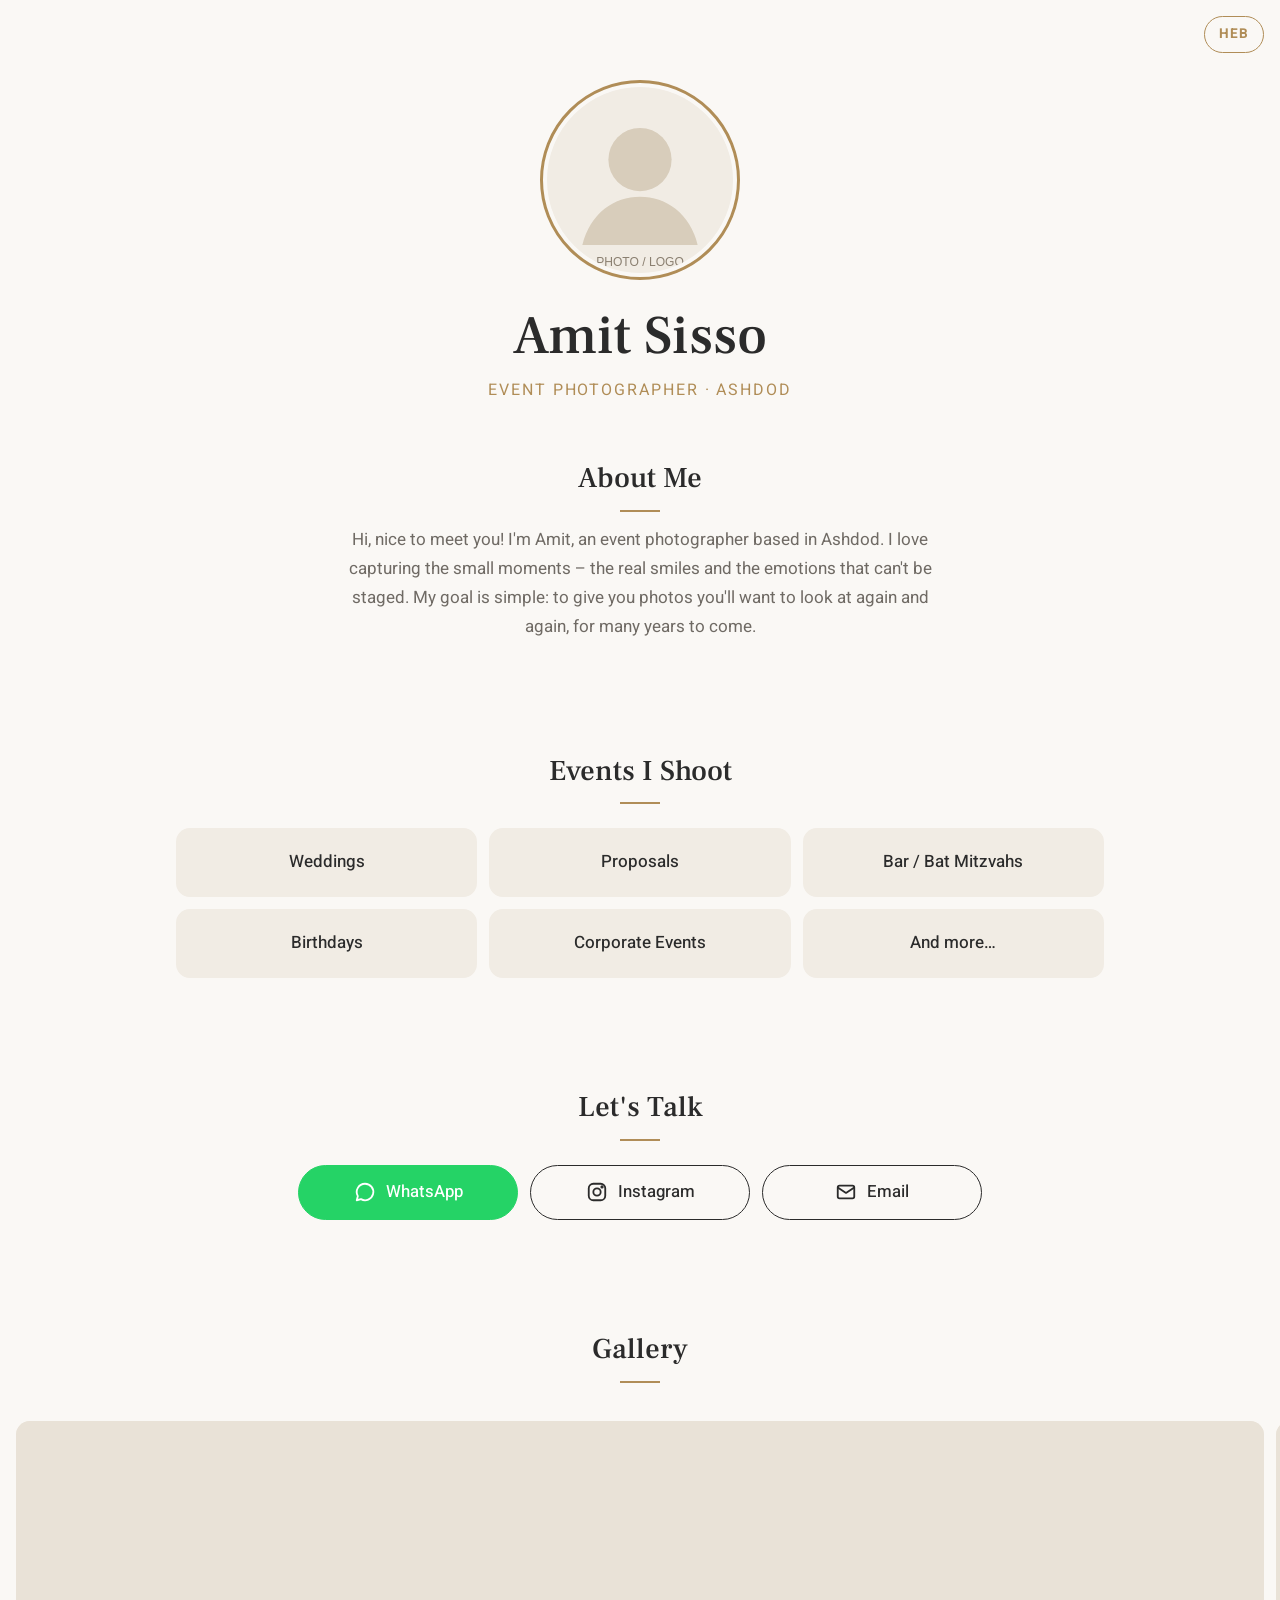
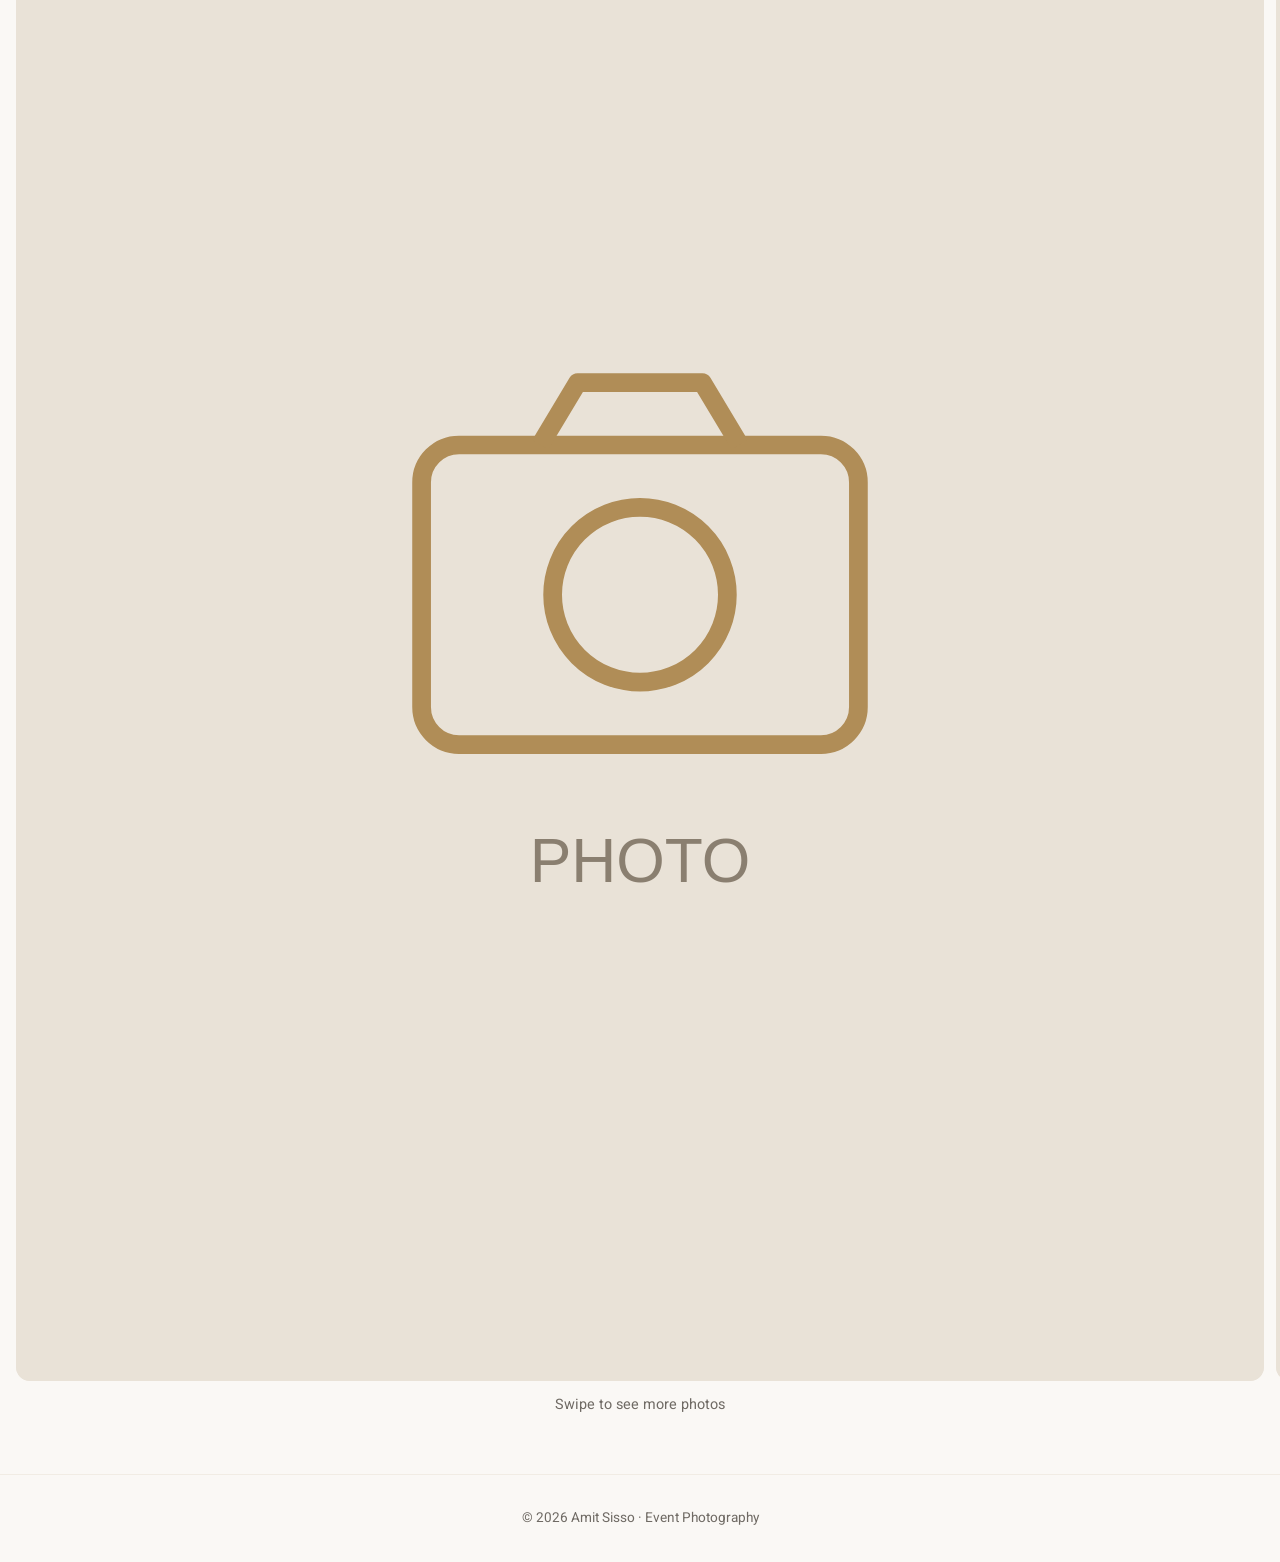
==== en/index.html @ fafa1d7e "Add WhatsApp contact number Co-Authored-By: Claude Opus 5.5 <noreply@anthropic.com>" ====
<!DOCTYPE html>
<!-- ENGLISH PAGE. The Hebrew page is ../index.html -->
<html lang="en" dir="ltr">
<head>
  <meta charset="UTF-8">
  <meta name="viewport" content="width=device-width, initial-scale=1">
  <title>Amit Sisso | Event Photography in Ashdod</title>
  <meta name="description" content="Amit Sisso – event photographer in Ashdod: weddings, proposals, bar & bat mitzvahs, birthdays and corporate events.">

  <!-- How the site looks when shared on WhatsApp / Instagram / Facebook -->
  <meta property="og:title" content="Amit Sisso | Event Photography">
  <meta property="og:description" content="Event photographer in Ashdod">
  <meta property="og:type" content="website">

  <link rel="alternate" hreflang="he" href="https://amitsisso1-ctrl.github.io/">
  <link rel="alternate" hreflang="en" href="https://amitsisso1-ctrl.github.io/en/">

  <!-- Fonts (support both Hebrew and English) -->
  <link rel="preconnect" href="https://fonts.googleapis.com">
  <link rel="preconnect" href="https://fonts.gstatic.com" crossorigin>
  <link href="https://fonts.googleapis.com/css2?family=Frank+Ruhl+Libre:wght@500&family=Heebo:wght@400;500;700&display=swap" rel="stylesheet">

  <link rel="stylesheet" href="../style.css">
</head>
<body>

  <!-- Language tab: goes back to the Hebrew page -->
  <a class="lang-switch" href="../index.html" aria-label="Switch to Hebrew">HEB</a>

  <!-- ===== 1. NAME + PHOTO/LOGO ===== -->
  <header class="hero">
    <!-- REPLACE: your photo or logo (same file as the Hebrew page).
         Example: src="../images/amit.jpg" -->
    <img class="profile" src="../images/profile-placeholder.svg" alt="Amit Sisso">
    <h1>Amit Sisso</h1>
    <p class="tagline">Event Photographer · Ashdod</p>
  </header>

  <main>

    <!-- ===== 2. ABOUT ME ===== -->
    <section class="about">
      <h2>About Me</h2>
      <!-- EDIT: change this text to your own words -->
      <p>
        Hi, nice to meet you! I'm Amit, an event photographer based in Ashdod.
        I love capturing the small moments – the real smiles and the emotions
        that can't be staged. My goal is simple: to give you photos you'll want
        to look at again and again, for many years to come.
      </p>
    </section>

    <!-- ===== 3. EVENTS ===== -->
    <section class="events">
      <h2>Events I Shoot</h2>
      <ul>
        <li>Weddings</li>
        <li>Proposals</li>
        <li>Bar / Bat Mitzvahs</li>
        <li>Birthdays</li>
        <li>Corporate Events</li>
        <li>And more…</li>
      </ul>
    </section>

    <!-- ===== 4. CONTACT ===== -->
    <section class="contact" id="contact">
      <h2>Let's Talk</h2>
      <div class="contact-buttons">

        <!-- WhatsApp: +972 54-783-3704 -->
        <a class="btn btn-whatsapp" href="https://wa.me/972547833704" target="_blank" rel="noopener">
          <svg viewBox="0 0 24 24" fill="none" stroke="currentColor" stroke-width="2" stroke-linejoin="round" aria-hidden="true"><path d="M12 3a9 9 0 0 0-7.8 13.5L3 21l4.6-1.2A9 9 0 1 0 12 3z"/></svg>
          WhatsApp
        </a>

        <a class="btn" href="https://www.instagram.com/amit__sisso/" target="_blank" rel="noopener">
          <svg viewBox="0 0 24 24" fill="none" stroke="currentColor" stroke-width="2" aria-hidden="true"><rect x="3" y="3" width="18" height="18" rx="5"/><circle cx="12" cy="12" r="4"/><circle cx="17.5" cy="6.5" r="0.8" fill="currentColor"/></svg>
          Instagram
        </a>

        <a class="btn" href="mailto:amitsisso1@gmail.com">
          <svg viewBox="0 0 24 24" fill="none" stroke="currentColor" stroke-width="2" stroke-linejoin="round" aria-hidden="true"><rect x="3" y="5" width="18" height="14" rx="2"/><path d="M3 7l9 6 9-6"/></svg>
          Email
        </a>

      </div>
    </section>

    <!-- ===== 5. PHOTO SLIDER ===== -->
    <section class="gallery">
      <h2>Gallery</h2>
      <!-- REPLACE: your photos (use the same photos as the Hebrew page).
           Change each src="../images/photo-placeholder.svg" to your photo,
           for example: src="../images/gallery/photo-01.jpg" -->
      <div class="slider">
        <img src="../images/photo-placeholder.svg" alt="Photo 1" loading="lazy">
        <img src="../images/photo-placeholder.svg" alt="Photo 2" loading="lazy">
        <img src="../images/photo-placeholder.svg" alt="Photo 3" loading="lazy">
        <img src="../images/photo-placeholder.svg" alt="Photo 4" loading="lazy">
        <img src="../images/photo-placeholder.svg" alt="Photo 5" loading="lazy">
        <img src="../images/photo-placeholder.svg" alt="Photo 6" loading="lazy">
        <img src="../images/photo-placeholder.svg" alt="Photo 7" loading="lazy">
        <img src="../images/photo-placeholder.svg" alt="Photo 8" loading="lazy">
        <img src="../images/photo-placeholder.svg" alt="Photo 9" loading="lazy">
        <img src="../images/photo-placeholder.svg" alt="Photo 10" loading="lazy">
      </div>
      <p class="swipe-hint">Swipe to see more photos</p>
    </section>

  </main>

  <footer>
    © 2026 Amit Sisso · Event Photography
  </footer>

</body>
</html>
---- style.css ----
/* ==========================================================
   Amit Sisso – Event Photography
   One design file shared by the Hebrew and English pages.
   ========================================================== */

/* ---- Colors & sizes (change them here, they update everywhere) ---- */
:root {
  --bg: #faf8f5;          /* soft off-white background */
  --bg-soft: #f1ece4;     /* slightly darker cards */
  --text: #2b2b2b;        /* main text */
  --muted: #6f6a64;       /* softer text */
  --gold: #b08d57;        /* accent color */
  --whatsapp: #25d366;
  --radius: 14px;
  --max: 960px;           /* max page width on big screens */
}

/* ---- Basics ---- */
* { box-sizing: border-box; }

html { scroll-behavior: smooth; }

body {
  margin: 0;
  background: var(--bg);
  color: var(--text);
  font-family: "Heebo", system-ui, sans-serif;
  font-size: 17px;
  line-height: 1.7;
}

img { max-width: 100%; display: block; }

h1, h2 {
  font-family: "Frank Ruhl Libre", Georgia, serif;
  font-weight: 500;
  line-height: 1.2;
  margin: 0 0 0.5em;
}

h2 {
  font-size: 1.8rem;
  text-align: center;
}

/* small gold line under section titles */
h2::after {
  content: "";
  display: block;
  width: 40px;
  height: 2px;
  background: var(--gold);
  margin: 0.5em auto 0;
}

section {
  padding: 56px 16px;
  max-width: var(--max);
  margin: 0 auto;
}

/* ---- Language tab (always top right) ---- */
.lang-switch {
  position: absolute;
  top: 16px;
  right: 16px;
  z-index: 10;
  padding: 6px 14px;
  border: 1px solid var(--gold);
  border-radius: 999px;
  color: var(--gold);
  font-size: 0.85rem;
  font-weight: 700;
  letter-spacing: 0.08em;
  text-decoration: none;
  background: var(--bg);
}

.lang-switch:hover,
.lang-switch:focus-visible {
  background: var(--gold);
  color: #fff;
}

/* ---- Hero: photo/logo + name ---- */
.hero {
  text-align: center;
  padding-top: 80px;
}

.hero .profile {
  width: 160px;
  height: 160px;
  border-radius: 50%;
  object-fit: cover;
  margin: 0 auto 24px;
  border: 3px solid var(--gold);
  padding: 4px;
  background: var(--bg);
}

.hero h1 {
  font-size: 2.6rem;
  margin-bottom: 0.15em;
}

.tagline {
  margin: 0;
  color: var(--gold);
  font-size: 1rem;
  letter-spacing: 0.12em;
  text-transform: uppercase;
}

/* ---- About ---- */
.about p {
  max-width: 620px;
  margin: 0 auto;
  text-align: center;
  color: var(--muted);
}

/* ---- Events I shoot ---- */
.events ul {
  list-style: none;
  padding: 0;
  margin: 24px 0 0;
  display: grid;
  grid-template-columns: repeat(2, 1fr);   /* 2 per row on phones */
  gap: 12px;
}

.events li {
  background: var(--bg-soft);
  border-radius: var(--radius);
  padding: 20px 12px;
  text-align: center;
  font-weight: 500;
}

/* ---- Contact buttons ---- */
.contact { text-align: center; }

.contact-buttons {
  display: flex;
  flex-direction: column;     /* one under the other on phones */
  gap: 12px;
  max-width: 360px;
  margin: 24px auto 0;
}

.btn {
  display: flex;
  align-items: center;
  justify-content: center;
  gap: 10px;
  min-height: 54px;           /* big and easy to tap */
  padding: 12px 20px;
  border-radius: 999px;
  font-size: 1.05rem;
  font-weight: 500;
  text-decoration: none;
  color: var(--text);
  border: 1px solid var(--text);
  transition: transform 0.15s, opacity 0.15s;
}

.btn:hover { transform: translateY(-2px); }

.btn svg { width: 22px; height: 22px; flex-shrink: 0; }

.btn-whatsapp {
  background: var(--whatsapp);
  border-color: var(--whatsapp);
  color: #fff;
}

/* ---- Photo slider ---- */
.gallery { max-width: none; padding-left: 0; padding-right: 0; }

.slider {
  display: flex;
  gap: 12px;
  overflow-x: auto;                 /* scroll sideways */
  scroll-snap-type: x mandatory;    /* stop neatly on each photo */
  padding: 24px 16px 12px;
  -webkit-overflow-scrolling: touch;
  scrollbar-width: thin;
  scrollbar-color: var(--gold) transparent;
}

.slider img {
  flex: 0 0 82%;                    /* phone: one big photo + a peek of the next */
  aspect-ratio: 4 / 5;
  object-fit: cover;
  border-radius: var(--radius);
  scroll-snap-align: center;
  background: var(--bg-soft);
}

.swipe-hint {
  text-align: center;
  color: var(--muted);
  font-size: 0.9rem;
  margin: 0;
}

/* ---- Footer ---- */
footer {
  text-align: center;
  padding: 32px 16px;
  color: var(--muted);
  font-size: 0.85rem;
  border-top: 1px solid var(--bg-soft);
}

/* ==========================================================
   Bigger screens (tablets & computers)
   ========================================================== */
@media (min-width: 700px) {
  .hero h1 { font-size: 3.4rem; }
  .hero .profile { width: 200px; height: 200px; }

  .events ul { grid-template-columns: repeat(3, 1fr); }

  .contact-buttons {
    flex-direction: row;
    max-width: none;
    justify-content: center;
  }
  .btn { flex: 0 1 220px; }

  .slider img { flex-basis: 340px; }
}
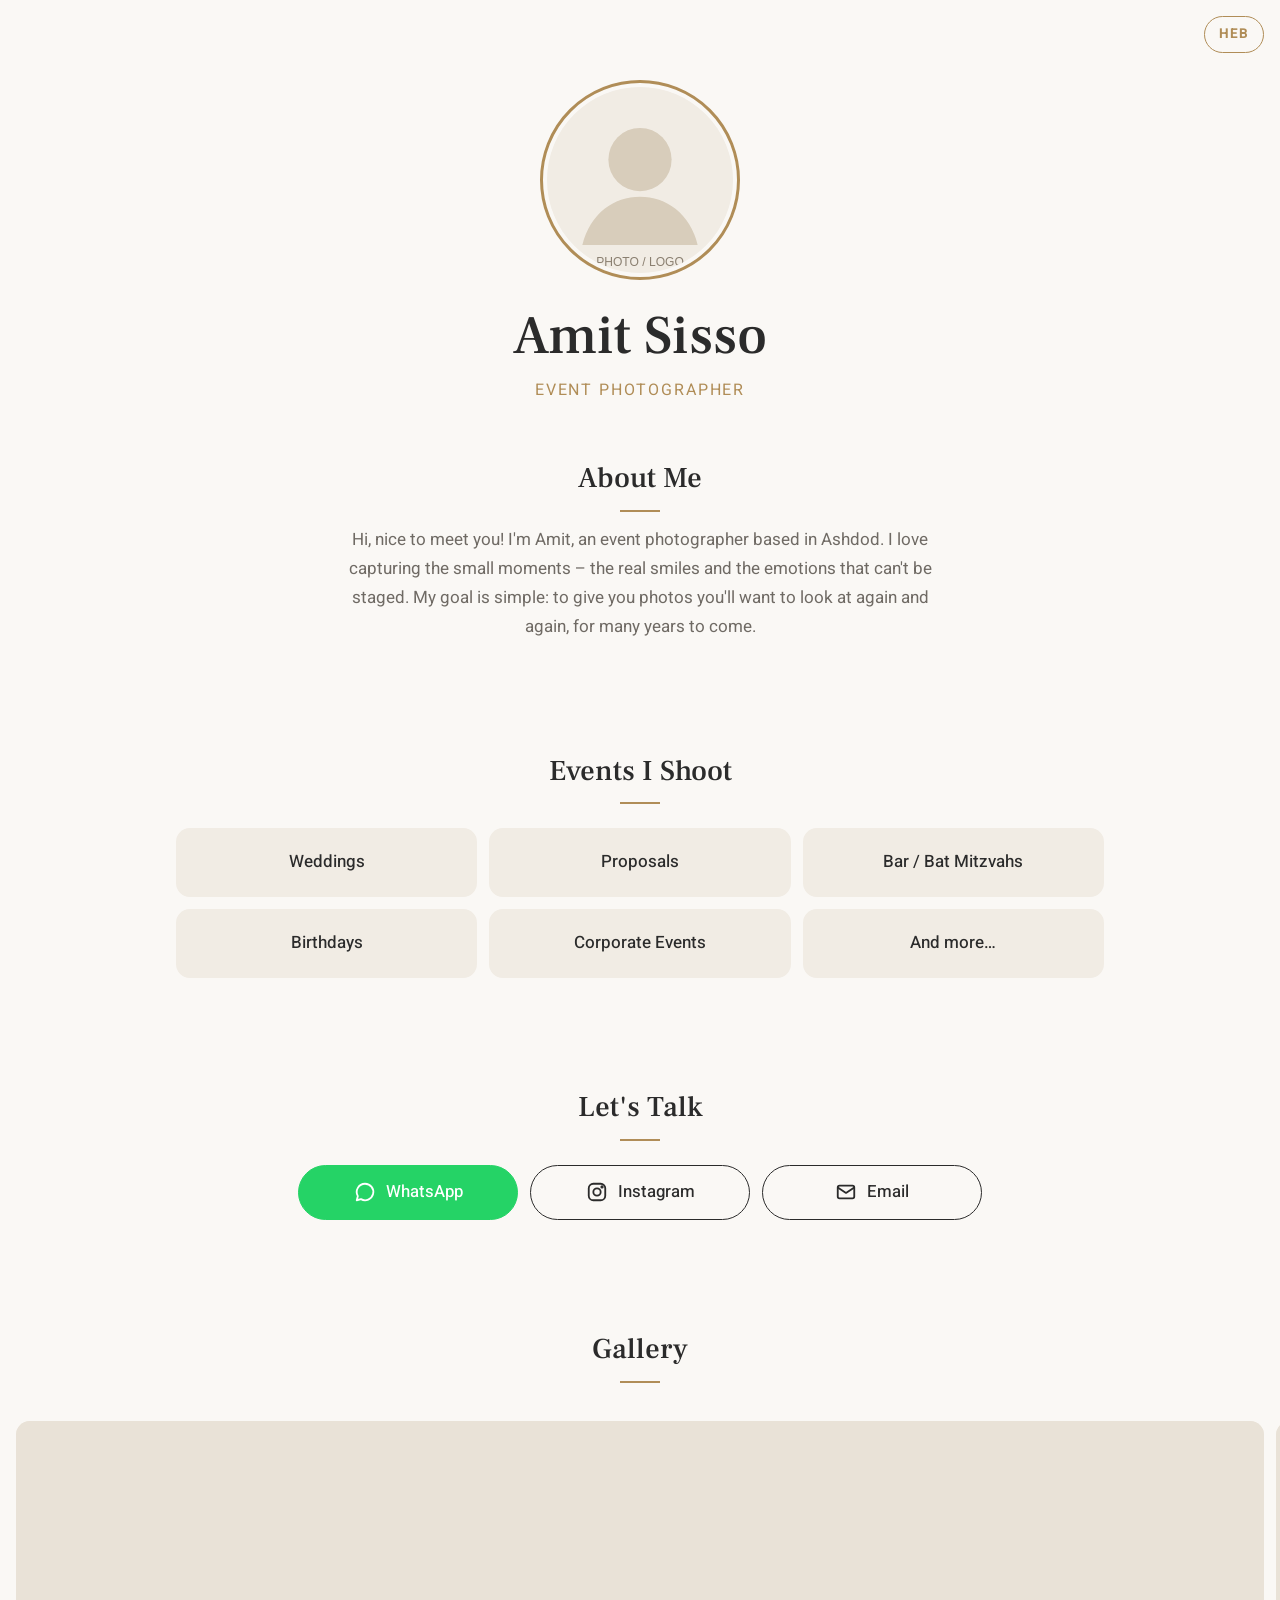
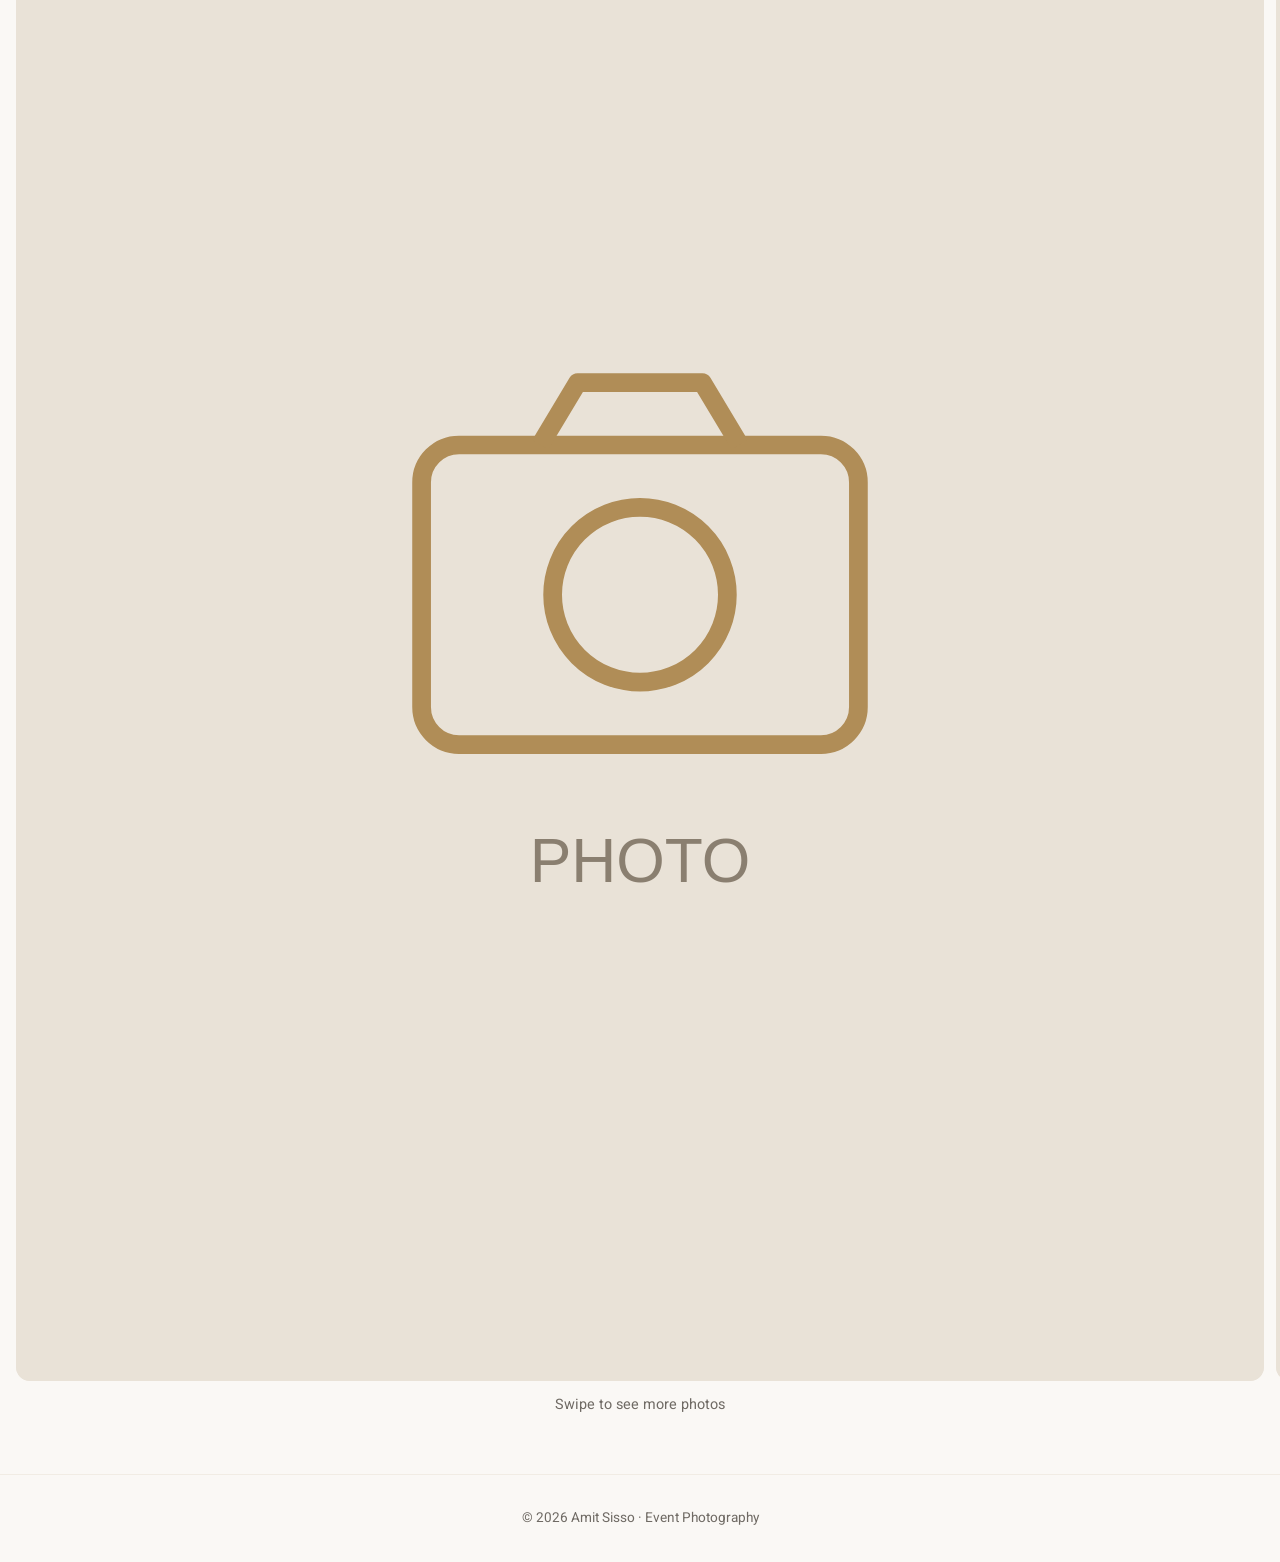
==== commit f256d665: "Remove Ashdod from tagline, show service across Israel Co-Authored-By: Claude Opus 5.5 <noreply@anth" ====
--- a/en/index.html
+++ b/en/index.html
@@ -4,12 +4,12 @@
 <head>
   <meta charset="UTF-8">
   <meta name="viewport" content="width=device-width, initial-scale=1">
-  <title>Amit Sisso | Event Photography in Ashdod</title>
-  <meta name="description" content="Amit Sisso – event photographer in Ashdod: weddings, proposals, bar & bat mitzvahs, birthdays and corporate events.">
+  <title>Amit Sisso | Event Photography</title>
+  <meta name="description" content="Amit Sisso – event photographer across Israel: weddings, proposals, bar & bat mitzvahs, birthdays and corporate events.">
 
   <!-- How the site looks when shared on WhatsApp / Instagram / Facebook -->
   <meta property="og:title" content="Amit Sisso | Event Photography">
-  <meta property="og:description" content="Event photographer in Ashdod">
+  <meta property="og:description" content="Event photographer across Israel">
   <meta property="og:type" content="website">
 
   <link rel="alternate" hreflang="he" href="https://amitsisso1-ctrl.github.io/">
@@ -33,7 +33,7 @@
          Example: src="../images/amit.jpg" -->
     <img class="profile" src="../images/profile-placeholder.svg" alt="Amit Sisso">
     <h1>Amit Sisso</h1>
-    <p class="tagline">Event Photographer · Ashdod</p>
+    <p class="tagline">Event Photographer</p>
   </header>
 
   <main>
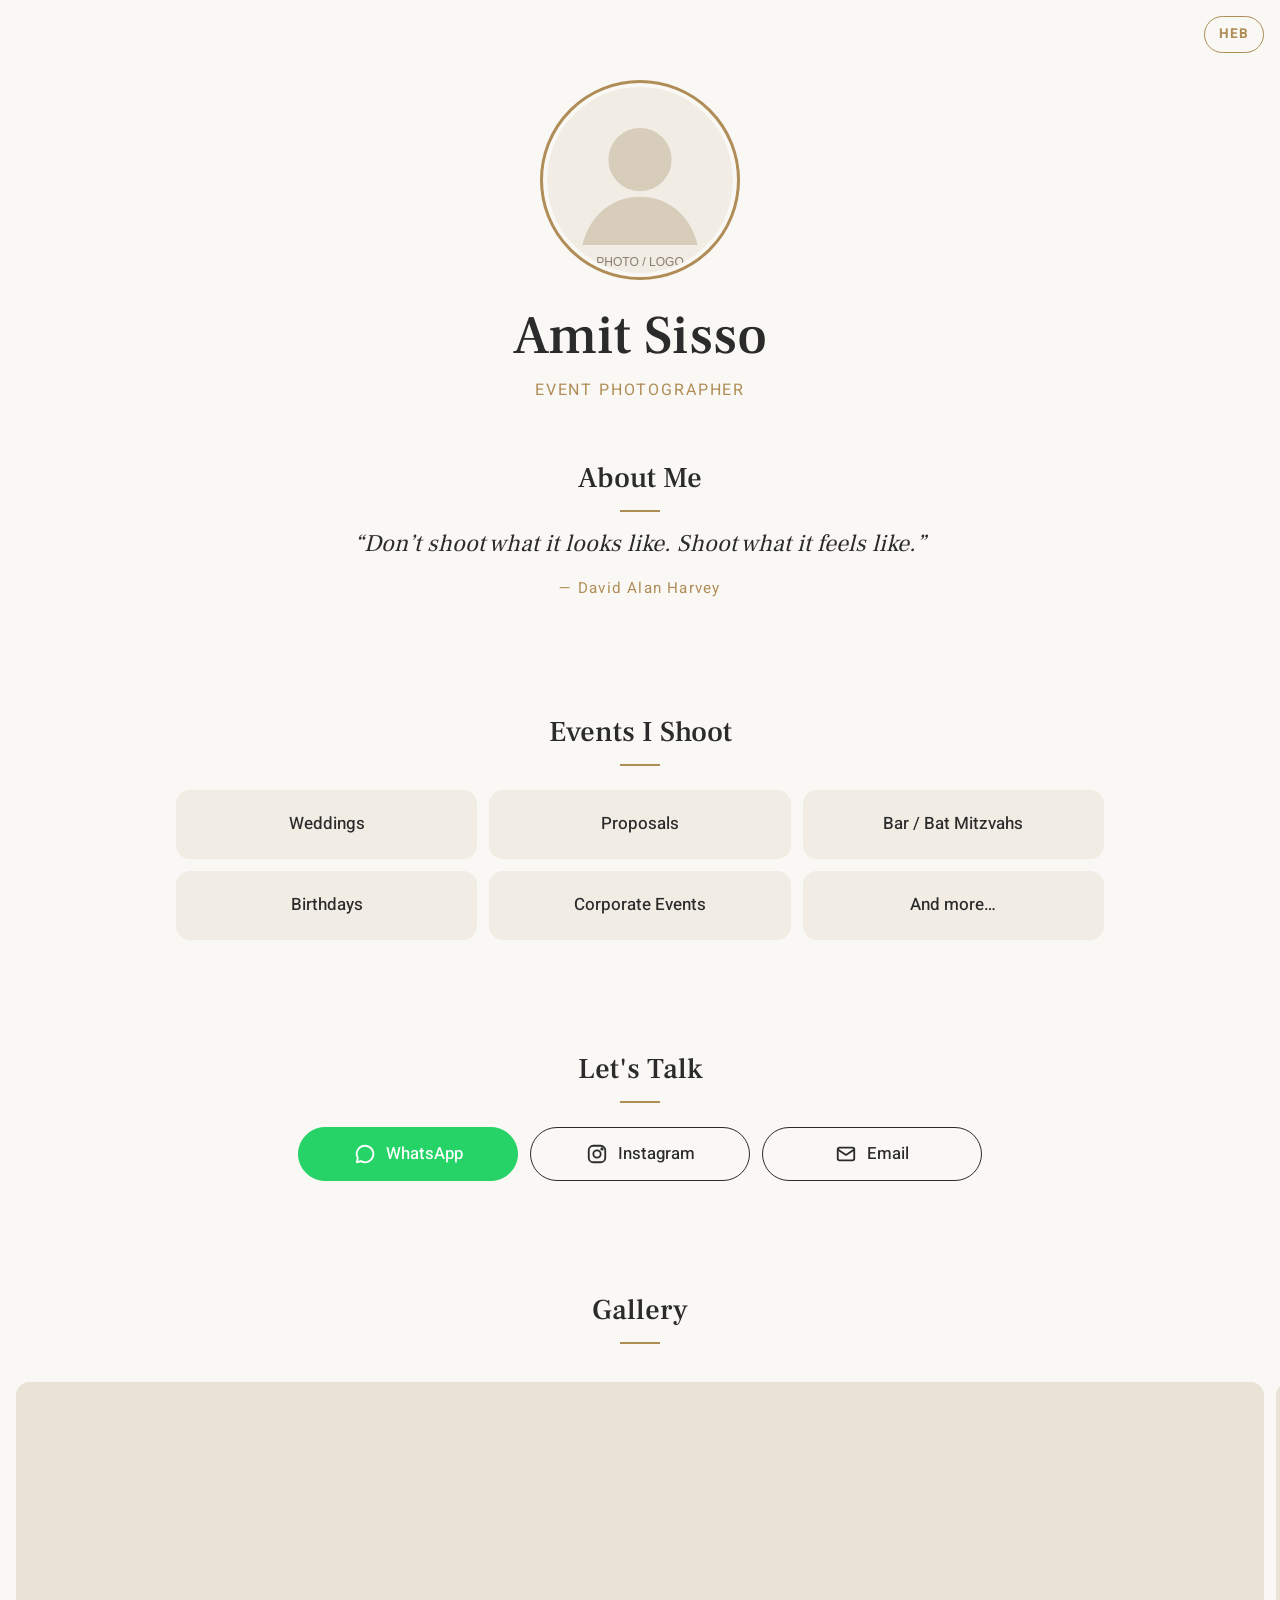
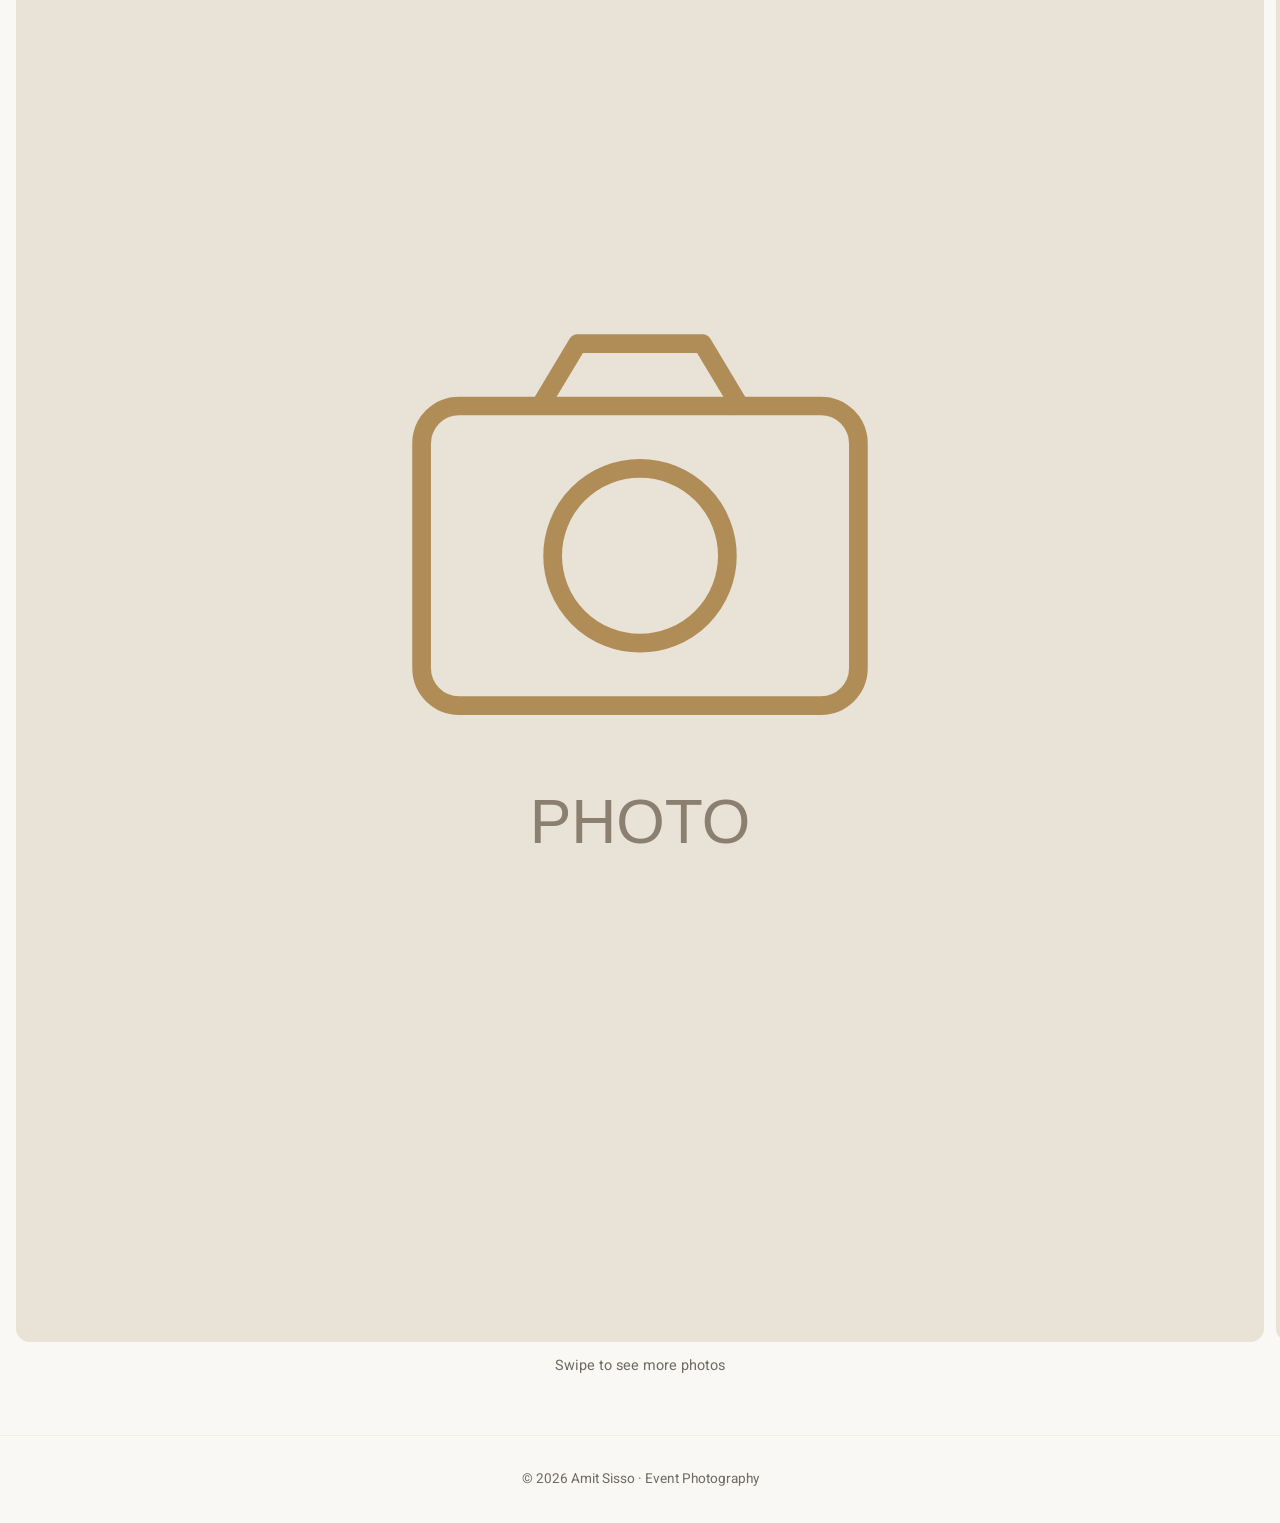
==== commit 1749a047: "Replace About me text with David Alan Harvey quote Co-Authored-By: Claude Opus 5.5 <noreply@anthropi" ====
--- a/en/index.html
+++ b/en/index.html
@@ -41,13 +41,10 @@
     <!-- ===== 2. ABOUT ME ===== -->
     <section class="about">
       <h2>About Me</h2>
-      <!-- EDIT: change this text to your own words -->
-      <p>
-        Hi, nice to meet you! I'm Amit, an event photographer based in Ashdod.
-        I love capturing the small moments – the real smiles and the emotions
-        that can't be staged. My goal is simple: to give you photos you'll want
-        to look at again and again, for many years to come.
-      </p>
+      <blockquote class="quote">
+        <p>“Don’t shoot what it looks like. Shoot what it feels like.”</p>
+        <cite>David Alan Harvey</cite>
+      </blockquote>
     </section>
 
     <!-- ===== 3. EVENTS ===== -->
--- a/style.css
+++ b/style.css
@@ -112,13 +112,29 @@
   text-transform: uppercase;
 }
 
-/* ---- About ---- */
-.about p {
+/* ---- About: quote ---- */
+.quote {
   max-width: 620px;
   margin: 0 auto;
   text-align: center;
-  color: var(--muted);
-}
+}
+
+.quote p {
+  margin: 0 0 12px;
+  font-family: "Frank Ruhl Libre", Georgia, serif;
+  font-size: 1.5rem;
+  font-style: italic;
+  line-height: 1.5;
+}
+
+.quote cite {
+  color: var(--gold);
+  font-style: normal;
+  font-size: 0.95rem;
+  letter-spacing: 0.08em;
+}
+
+.quote cite::before { content: "— "; }
 
 /* ---- Events I shoot ---- */
 .events ul {
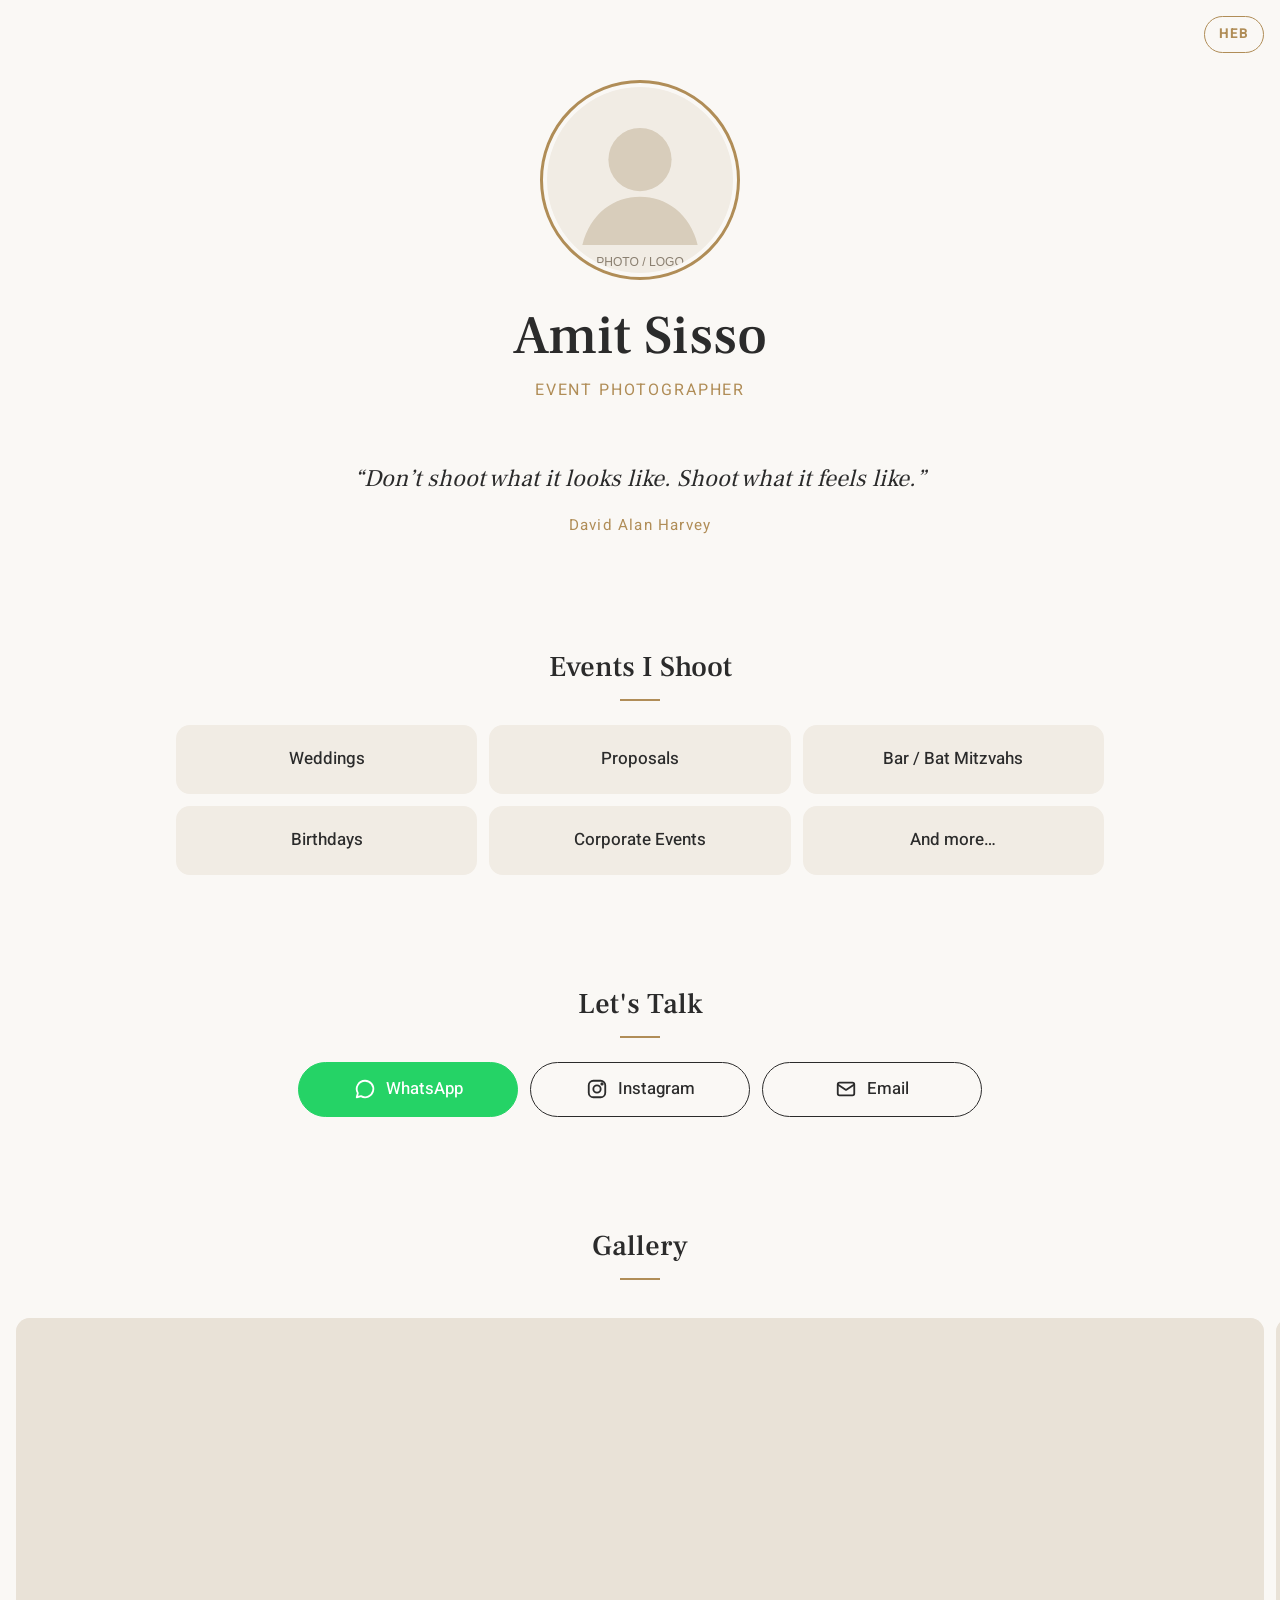
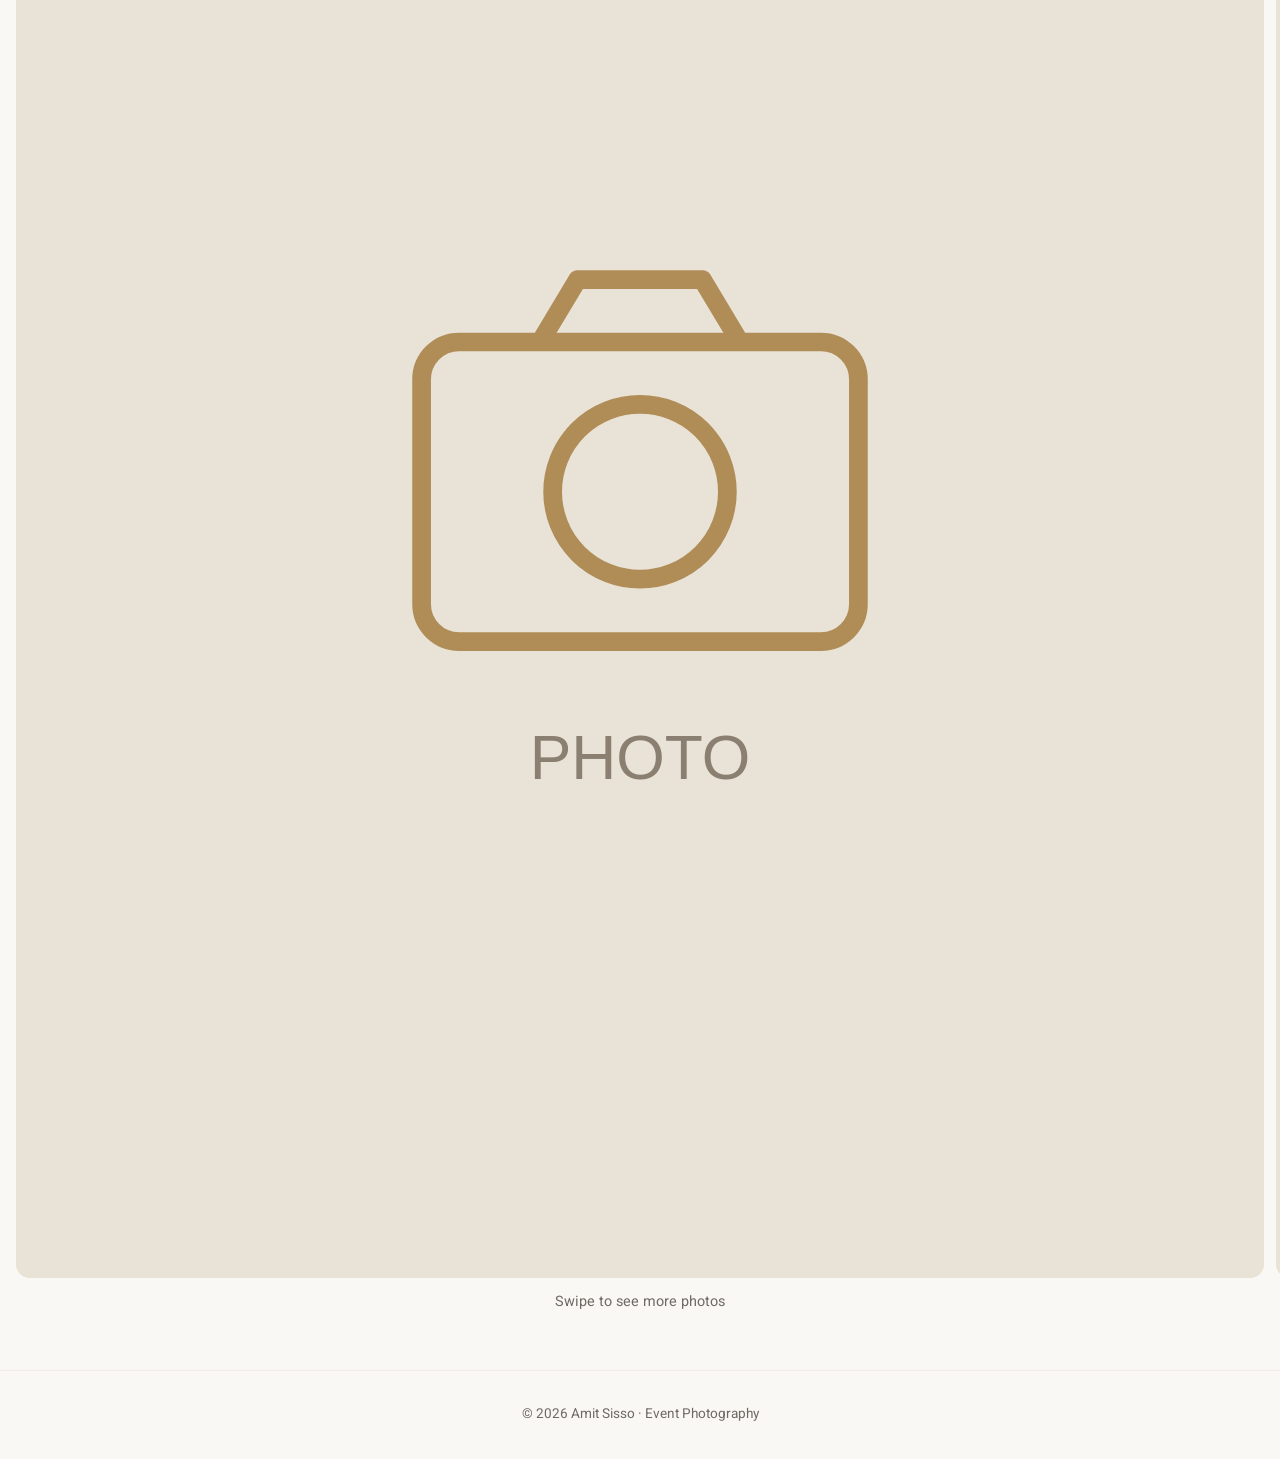
==== commit 8455e300: "Remove About me heading and center quote author Co-Authored-By: Claude Opus 5.5 <noreply@anthropic.c" ====
--- a/en/index.html
+++ b/en/index.html
@@ -38,9 +38,8 @@
 
   <main>
 
-    <!-- ===== 2. ABOUT ME ===== -->
+    <!-- ===== 2. QUOTE ===== -->
     <section class="about">
-      <h2>About Me</h2>
       <blockquote class="quote">
         <p>“Don’t shoot what it looks like. Shoot what it feels like.”</p>
         <cite>David Alan Harvey</cite>
--- a/style.css
+++ b/style.css
@@ -128,13 +128,14 @@
 }
 
 .quote cite {
+  display: block;          /* own line, centered under the quote */
+  text-align: center;
+  margin-top: 16px;
   color: var(--gold);
   font-style: normal;
   font-size: 0.95rem;
   letter-spacing: 0.08em;
 }
-
-.quote cite::before { content: "— "; }
 
 /* ---- Events I shoot ---- */
 .events ul {
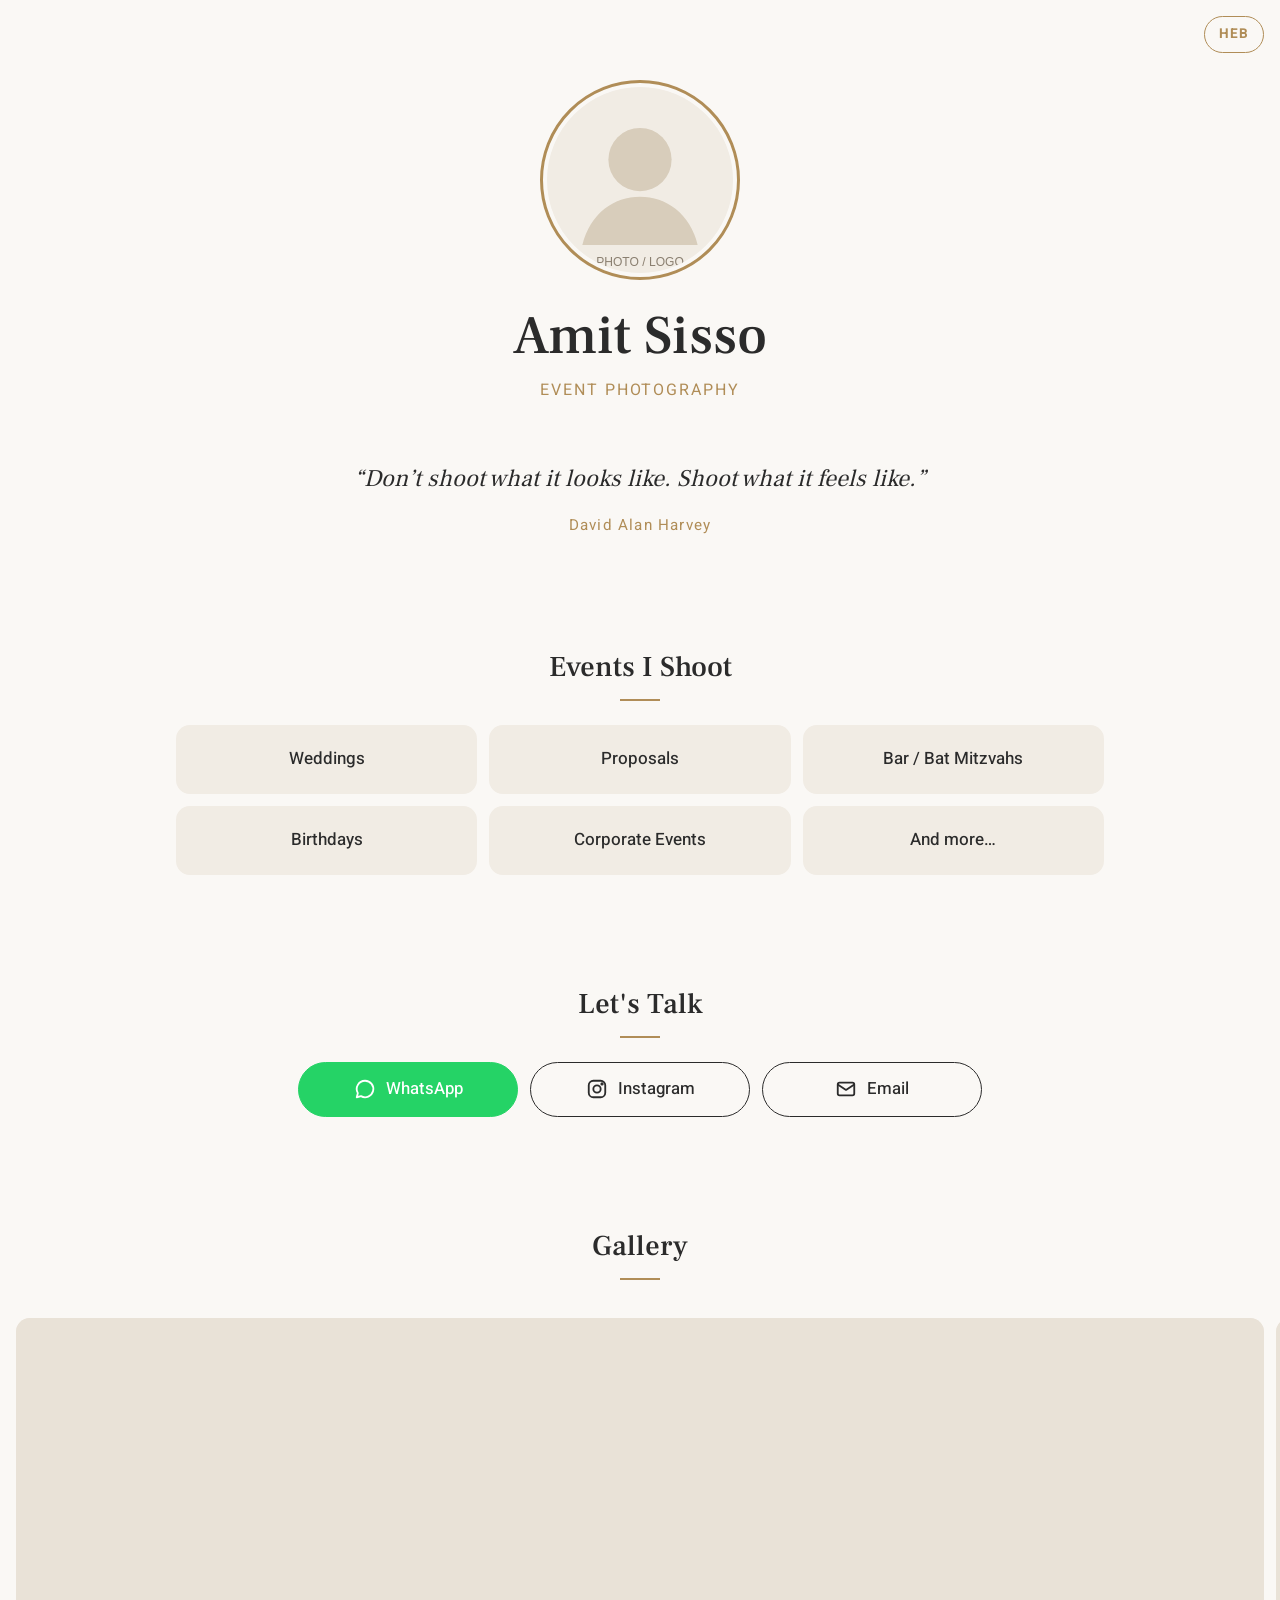
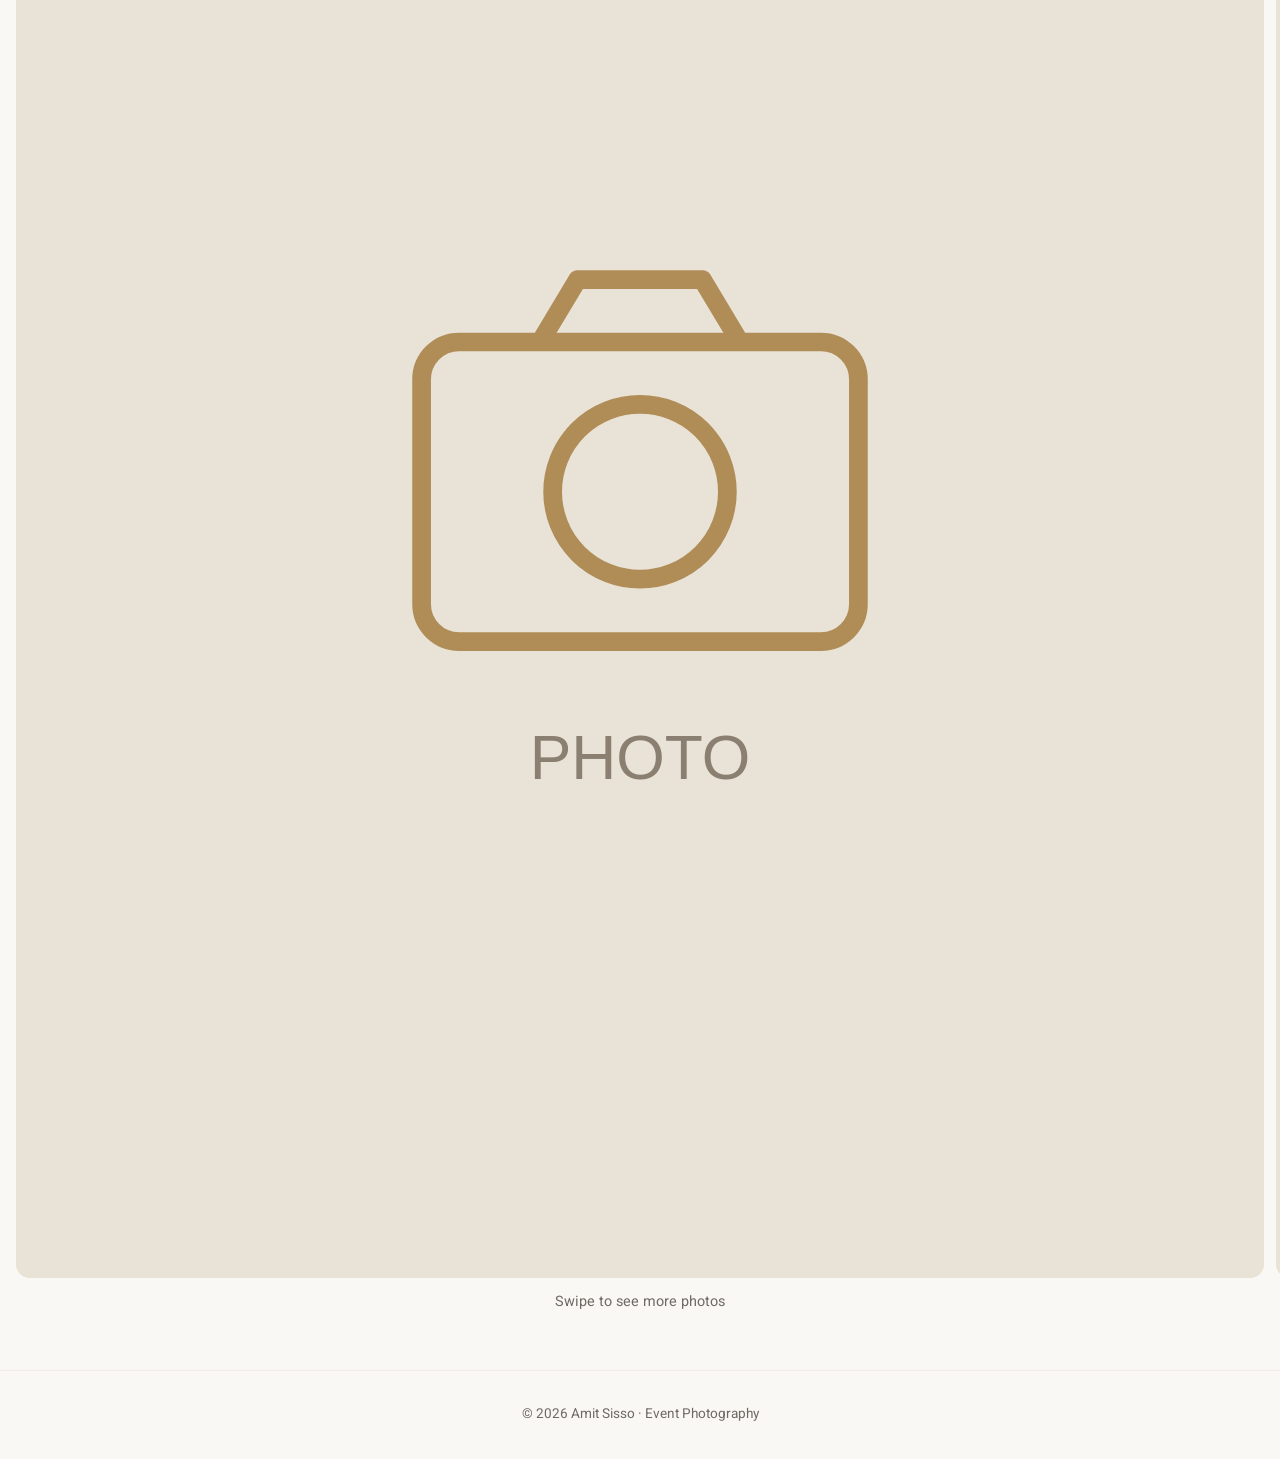
==== commit 74ac4a14: "Change English tagline to Event Photography Co-Authored-By: Claude Opus 5.5 <noreply@anthropic.com>" ====
--- a/en/index.html
+++ b/en/index.html
@@ -33,7 +33,7 @@
          Example: src="../images/amit.jpg" -->
     <img class="profile" src="../images/profile-placeholder.svg" alt="Amit Sisso">
     <h1>Amit Sisso</h1>
-    <p class="tagline">Event Photographer</p>
+    <p class="tagline">Event Photography</p>
   </header>
 
   <main>
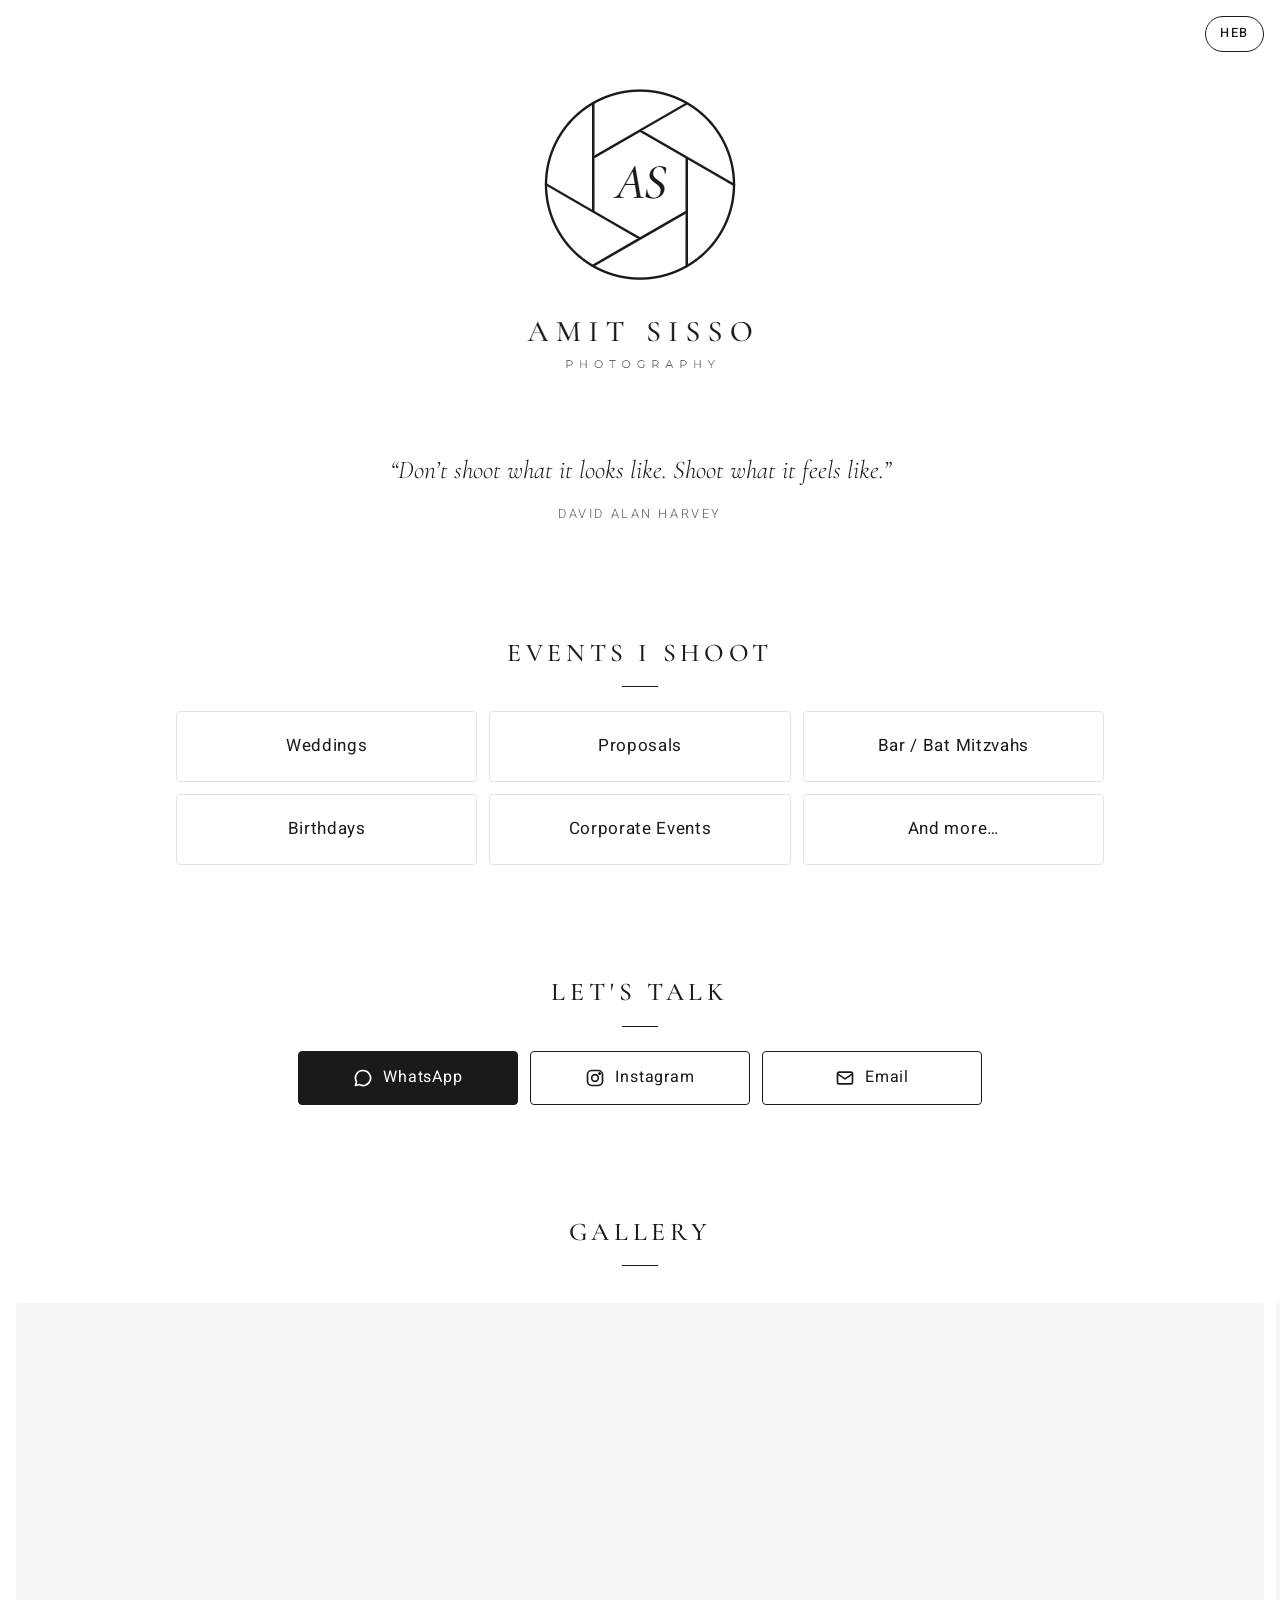
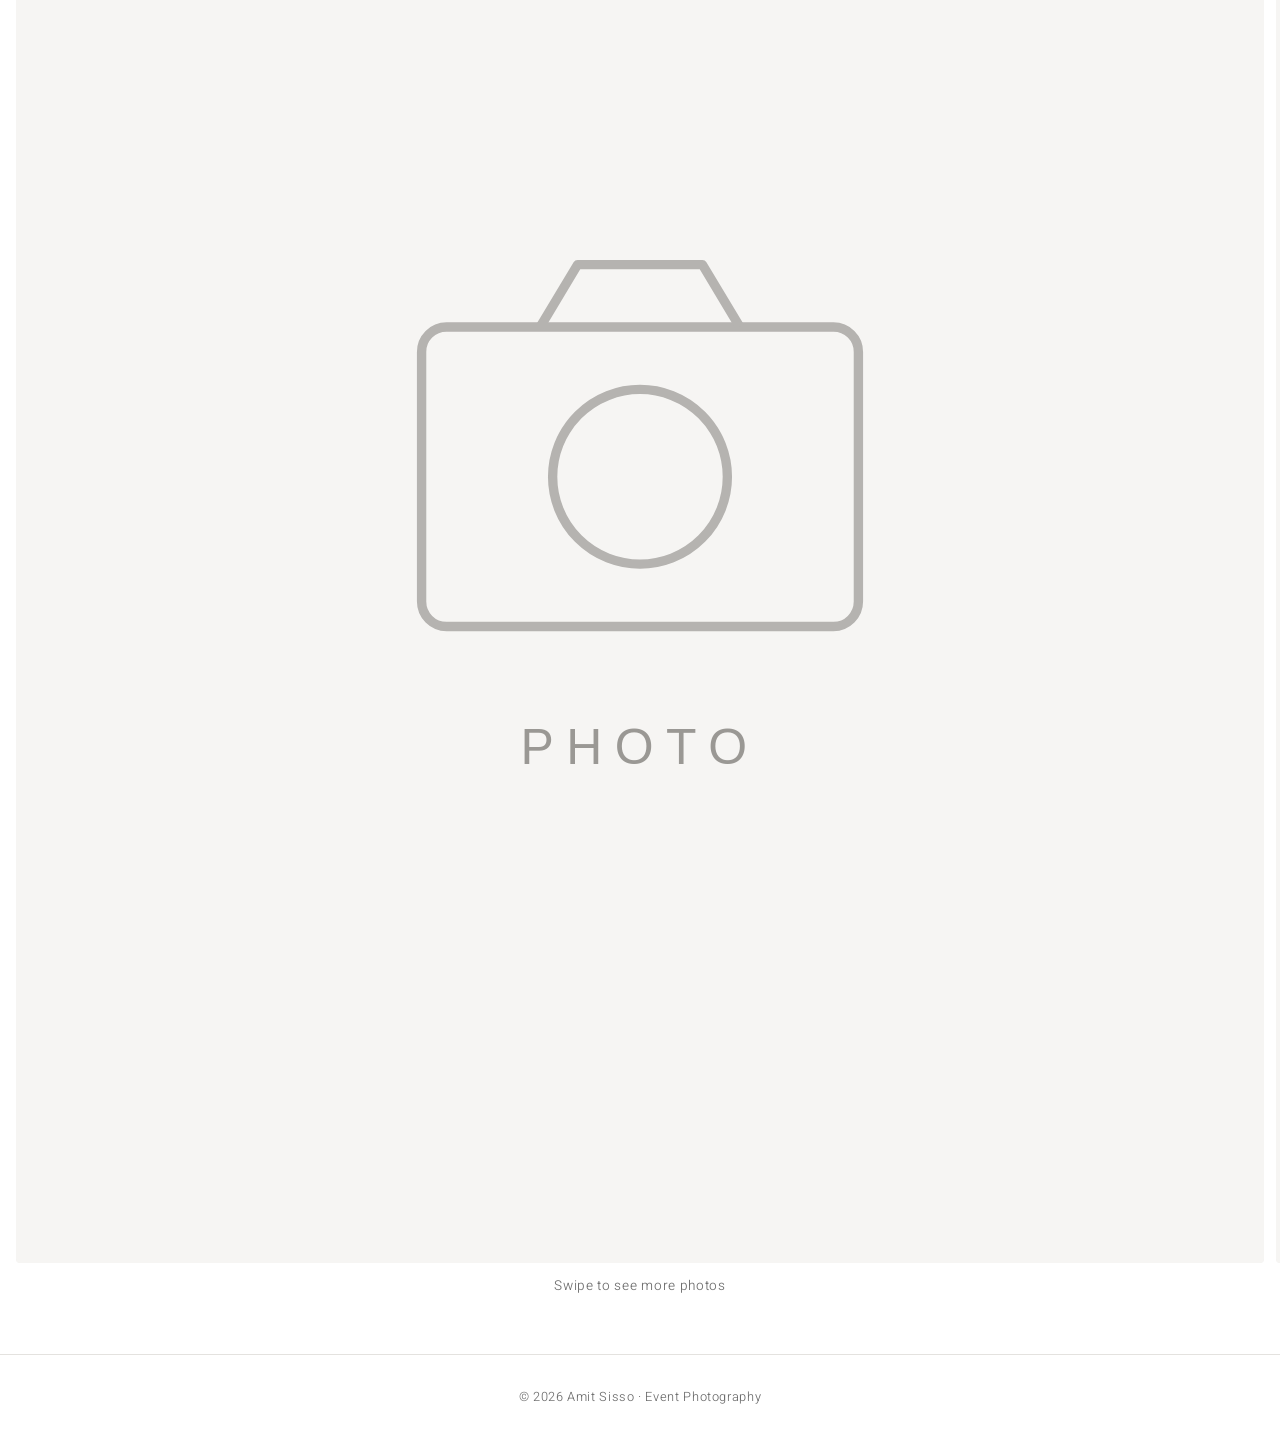
==== commit 5d5aa18a: "Add logo and black-and-white color scheme to match it Co-Authored-By: Claude Opus 5.5 <noreply@anthr" ====
--- a/en/index.html
+++ b/en/index.html
@@ -18,7 +18,7 @@
   <!-- Fonts (support both Hebrew and English) -->
   <link rel="preconnect" href="https://fonts.googleapis.com">
   <link rel="preconnect" href="https://fonts.gstatic.com" crossorigin>
-  <link href="https://fonts.googleapis.com/css2?family=Frank+Ruhl+Libre:wght@500&family=Heebo:wght@400;500;700&display=swap" rel="stylesheet">
+  <link href="https://fonts.googleapis.com/css2?family=Cormorant+Garamond:ital,wght@0,500;1,500&family=Frank+Ruhl+Libre:wght@400;500&family=Heebo:wght@300;400;500&display=swap" rel="stylesheet">
 
   <link rel="stylesheet" href="../style.css">
 </head>
@@ -29,11 +29,10 @@
 
   <!-- ===== 1. NAME + PHOTO/LOGO ===== -->
   <header class="hero">
-    <!-- REPLACE: your photo or logo (same file as the Hebrew page).
-         Example: src="../images/amit.jpg" -->
-    <img class="profile" src="../images/profile-placeholder.svg" alt="Amit Sisso">
-    <h1>Amit Sisso</h1>
-    <p class="tagline">Event Photography</p>
+    <!-- Logo (includes the name and "Photography") -->
+    <h1>
+      <img class="logo" src="../images/logo.png" alt="Amit Sisso – Event Photography" width="260" height="315">
+    </h1>
   </header>
 
   <main>
--- a/style.css
+++ b/style.css
@@ -1,18 +1,19 @@
 /* ==========================================================
    Amit Sisso – Event Photography
    One design file shared by the Hebrew and English pages.
+   Colors match the logo: black & white, thin lines.
    ========================================================== */
 
 /* ---- Colors & sizes (change them here, they update everywhere) ---- */
 :root {
-  --bg: #faf8f5;          /* soft off-white background */
-  --bg-soft: #f1ece4;     /* slightly darker cards */
-  --text: #2b2b2b;        /* main text */
-  --muted: #6f6a64;       /* softer text */
-  --gold: #b08d57;        /* accent color */
-  --whatsapp: #25d366;
-  --radius: 14px;
+  --bg: #ffffff;          /* white – same as the logo background */
+  --bg-soft: #f6f5f3;     /* very light warm gray (cards, photo boxes) */
+  --text: #1a1a1a;        /* near-black, like the logo lines */
+  --muted: #6e6e6e;       /* soft gray text */
+  --line: #e4e2df;        /* thin divider lines */
+  --radius: 4px;          /* small corners = cleaner, more professional */
   --max: 960px;           /* max page width on big screens */
+  --serif: "Cormorant Garamond", "Frank Ruhl Libre", Georgia, serif;
 }
 
 /* ---- Basics ---- */
@@ -25,6 +26,7 @@
   background: var(--bg);
   color: var(--text);
   font-family: "Heebo", system-ui, sans-serif;
+  font-weight: 300;
   font-size: 17px;
   line-height: 1.7;
 }
@@ -32,25 +34,32 @@
 img { max-width: 100%; display: block; }
 
 h1, h2 {
-  font-family: "Frank Ruhl Libre", Georgia, serif;
+  font-family: var(--serif);
   font-weight: 500;
   line-height: 1.2;
   margin: 0 0 0.5em;
 }
 
+/* Section titles: spaced letters, like "AMIT SISSO" in the logo */
 h2 {
-  font-size: 1.8rem;
-  text-align: center;
-}
-
-/* small gold line under section titles */
+  font-size: 1.6rem;
+  text-align: center;
+  letter-spacing: 0.18em;
+  text-transform: uppercase;
+}
+
+/* Hebrew letters look broken when spaced wide, so less spacing */
+h2:lang(he),
+.quote:lang(he) cite { letter-spacing: 0.04em; }
+
+/* thin black line under section titles */
 h2::after {
   content: "";
   display: block;
-  width: 40px;
-  height: 2px;
-  background: var(--gold);
-  margin: 0.5em auto 0;
+  width: 36px;
+  height: 1px;
+  background: var(--text);
+  margin: 0.7em auto 0;
 }
 
 section {
@@ -66,53 +75,38 @@
   right: 16px;
   z-index: 10;
   padding: 6px 14px;
-  border: 1px solid var(--gold);
+  border: 1px solid var(--text);
   border-radius: 999px;
-  color: var(--gold);
-  font-size: 0.85rem;
-  font-weight: 700;
-  letter-spacing: 0.08em;
+  color: var(--text);
+  font-size: 0.8rem;
+  font-weight: 500;
+  letter-spacing: 0.12em;
   text-decoration: none;
   background: var(--bg);
+  transition: background 0.2s, color 0.2s;
 }
 
 .lang-switch:hover,
 .lang-switch:focus-visible {
-  background: var(--gold);
-  color: #fff;
-}
-
-/* ---- Hero: photo/logo + name ---- */
+  background: var(--text);
+  color: var(--bg);
+}
+
+/* ---- Hero: logo ---- */
 .hero {
   text-align: center;
-  padding-top: 80px;
-}
-
-.hero .profile {
-  width: 160px;
-  height: 160px;
-  border-radius: 50%;
-  object-fit: cover;
-  margin: 0 auto 24px;
-  border: 3px solid var(--gold);
-  padding: 4px;
-  background: var(--bg);
-}
-
-.hero h1 {
-  font-size: 2.6rem;
-  margin-bottom: 0.15em;
-}
-
-.tagline {
-  margin: 0;
-  color: var(--gold);
-  font-size: 1rem;
-  letter-spacing: 0.12em;
-  text-transform: uppercase;
-}
-
-/* ---- About: quote ---- */
+  padding: 72px 16px 8px;
+}
+
+.hero h1 { margin: 0; }
+
+.logo {
+  width: 220px;
+  height: auto;
+  margin: 0 auto;
+}
+
+/* ---- Quote ---- */
 .quote {
   max-width: 620px;
   margin: 0 auto;
@@ -121,20 +115,27 @@
 
 .quote p {
   margin: 0 0 12px;
-  font-family: "Frank Ruhl Libre", Georgia, serif;
-  font-size: 1.5rem;
+  font-family: var(--serif);
+  font-size: 1.6rem;
   font-style: italic;
-  line-height: 1.5;
+  line-height: 1.45;
+}
+
+/* Hebrew has no real italic, so keep it upright */
+.quote:lang(he) p {
+  font-style: normal;
+  font-size: 1.45rem;
 }
 
 .quote cite {
   display: block;          /* own line, centered under the quote */
   text-align: center;
   margin-top: 16px;
-  color: var(--gold);
+  color: var(--muted);
   font-style: normal;
-  font-size: 0.95rem;
-  letter-spacing: 0.08em;
+  font-size: 0.8rem;
+  letter-spacing: 0.2em;
+  text-transform: uppercase;
 }
 
 /* ---- Events I shoot ---- */
@@ -148,11 +149,12 @@
 }
 
 .events li {
-  background: var(--bg-soft);
+  border: 1px solid var(--line);
   border-radius: var(--radius);
   padding: 20px 12px;
   text-align: center;
-  font-weight: 500;
+  font-weight: 400;
+  letter-spacing: 0.04em;
 }
 
 /* ---- Contact buttons ---- */
@@ -173,23 +175,34 @@
   gap: 10px;
   min-height: 54px;           /* big and easy to tap */
   padding: 12px 20px;
-  border-radius: 999px;
-  font-size: 1.05rem;
-  font-weight: 500;
+  border-radius: var(--radius);
+  font-size: 1rem;
+  font-weight: 400;
+  letter-spacing: 0.06em;
   text-decoration: none;
   color: var(--text);
   border: 1px solid var(--text);
-  transition: transform 0.15s, opacity 0.15s;
-}
-
-.btn:hover { transform: translateY(-2px); }
-
-.btn svg { width: 22px; height: 22px; flex-shrink: 0; }
-
+  background: var(--bg);
+  transition: background 0.2s, color 0.2s;
+}
+
+.btn:hover,
+.btn:focus-visible {
+  background: var(--text);
+  color: var(--bg);
+}
+
+.btn svg { width: 20px; height: 20px; flex-shrink: 0; }
+
+/* WhatsApp = main button: solid black */
 .btn-whatsapp {
-  background: var(--whatsapp);
-  border-color: var(--whatsapp);
-  color: #fff;
+  background: var(--text);
+  color: var(--bg);
+}
+
+.btn-whatsapp:hover,
+.btn-whatsapp:focus-visible {
+  background: #3a3a3a;
 }
 
 /* ---- Photo slider ---- */
@@ -203,7 +216,7 @@
   padding: 24px 16px 12px;
   -webkit-overflow-scrolling: touch;
   scrollbar-width: thin;
-  scrollbar-color: var(--gold) transparent;
+  scrollbar-color: var(--muted) transparent;
 }
 
 .slider img {
@@ -218,7 +231,8 @@
 .swipe-hint {
   text-align: center;
   color: var(--muted);
-  font-size: 0.9rem;
+  font-size: 0.85rem;
+  letter-spacing: 0.05em;
   margin: 0;
 }
 
@@ -227,16 +241,16 @@
   text-align: center;
   padding: 32px 16px;
   color: var(--muted);
-  font-size: 0.85rem;
-  border-top: 1px solid var(--bg-soft);
+  font-size: 0.8rem;
+  letter-spacing: 0.05em;
+  border-top: 1px solid var(--line);
 }
 
 /* ==========================================================
    Bigger screens (tablets & computers)
    ========================================================== */
 @media (min-width: 700px) {
-  .hero h1 { font-size: 3.4rem; }
-  .hero .profile { width: 200px; height: 200px; }
+  .logo { width: 260px; }
 
   .events ul { grid-template-columns: repeat(3, 1fr); }
 
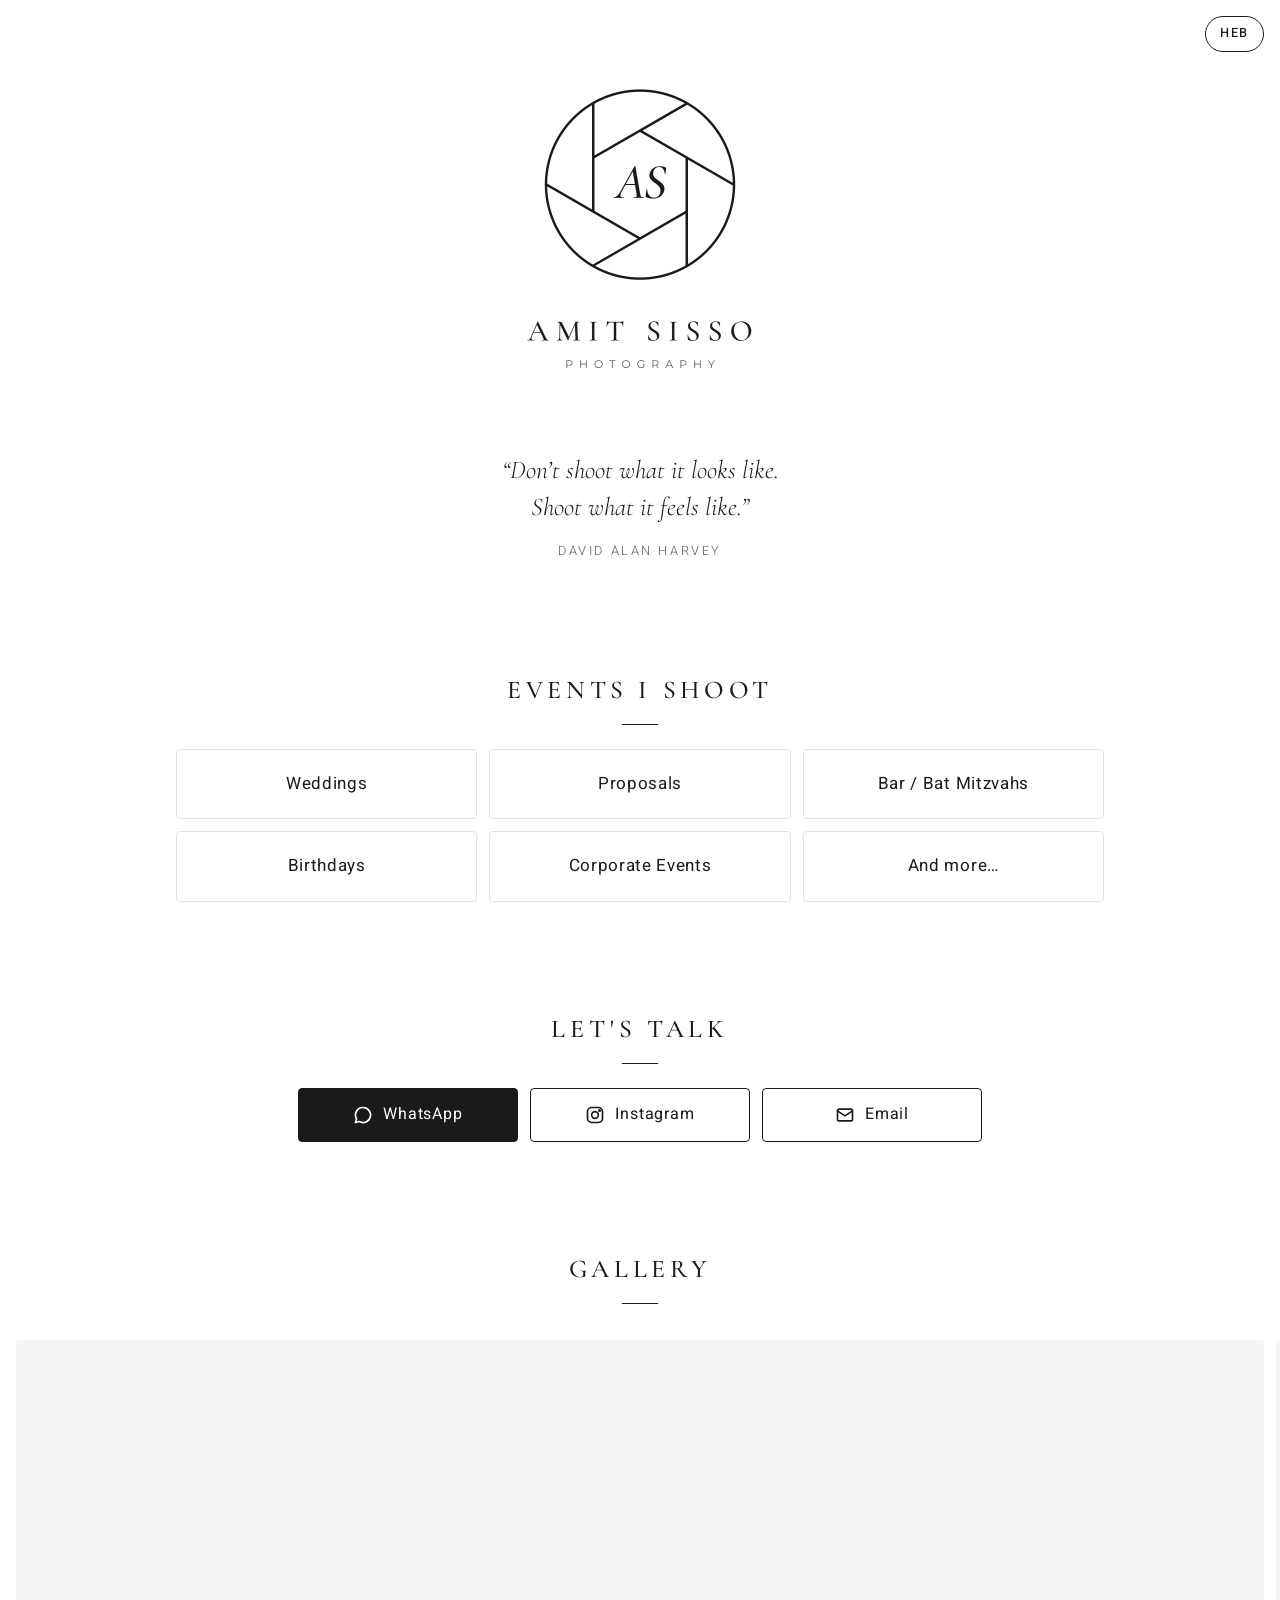
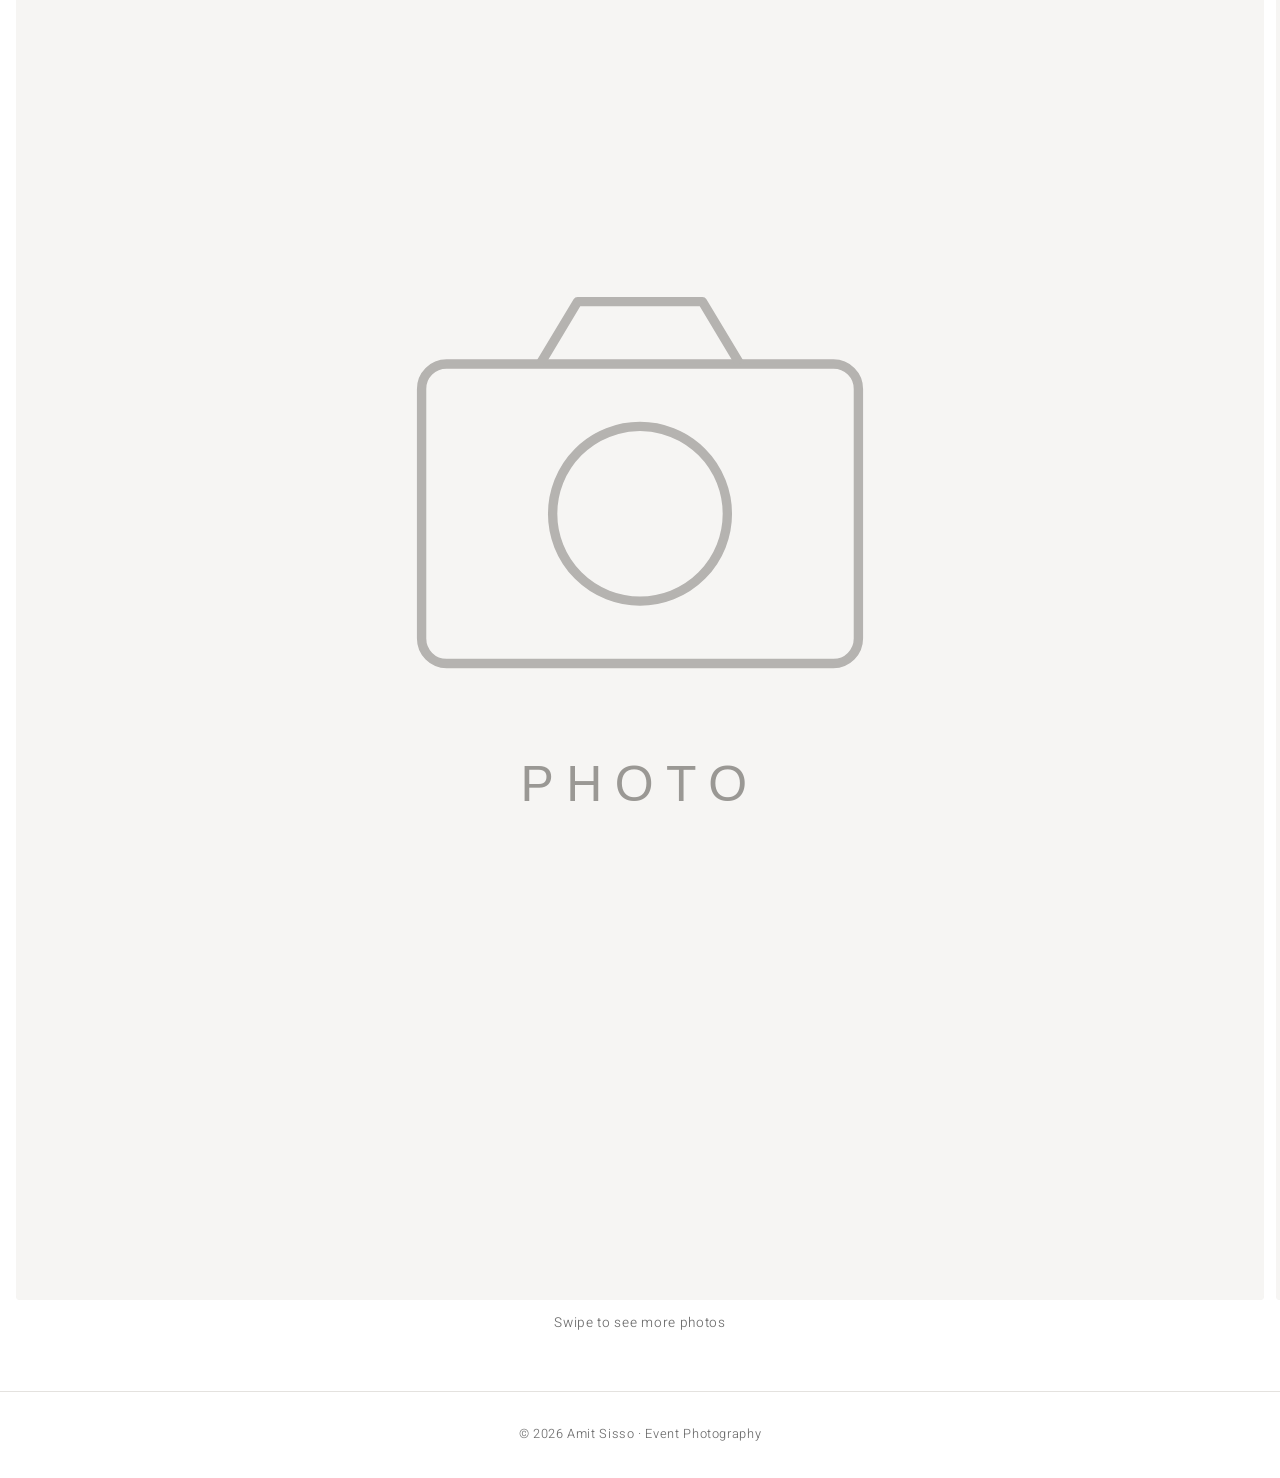
==== commit 955aeb82: "Use bigger, sharper logo and improve phone layout - Replace logo with trimmed copy of the new 1280px" ====
--- a/en/index.html
+++ b/en/index.html
@@ -40,7 +40,7 @@
     <!-- ===== 2. QUOTE ===== -->
     <section class="about">
       <blockquote class="quote">
-        <p>“Don’t shoot what it looks like. Shoot what it feels like.”</p>
+        <p>“Don’t shoot what it looks like.<br>Shoot what it feels like.”</p>
         <cite>David Alan Harvey</cite>
       </blockquote>
     </section>
--- a/style.css
+++ b/style.css
@@ -63,7 +63,7 @@
 }
 
 section {
-  padding: 56px 16px;
+  padding: 40px 16px;          /* phones: tighter spacing */
   max-width: var(--max);
   margin: 0 auto;
 }
@@ -250,6 +250,8 @@
    Bigger screens (tablets & computers)
    ========================================================== */
 @media (min-width: 700px) {
+  section { padding-top: 56px; padding-bottom: 56px; }
+
   .logo { width: 260px; }
 
   .events ul { grid-template-columns: repeat(3, 1fr); }
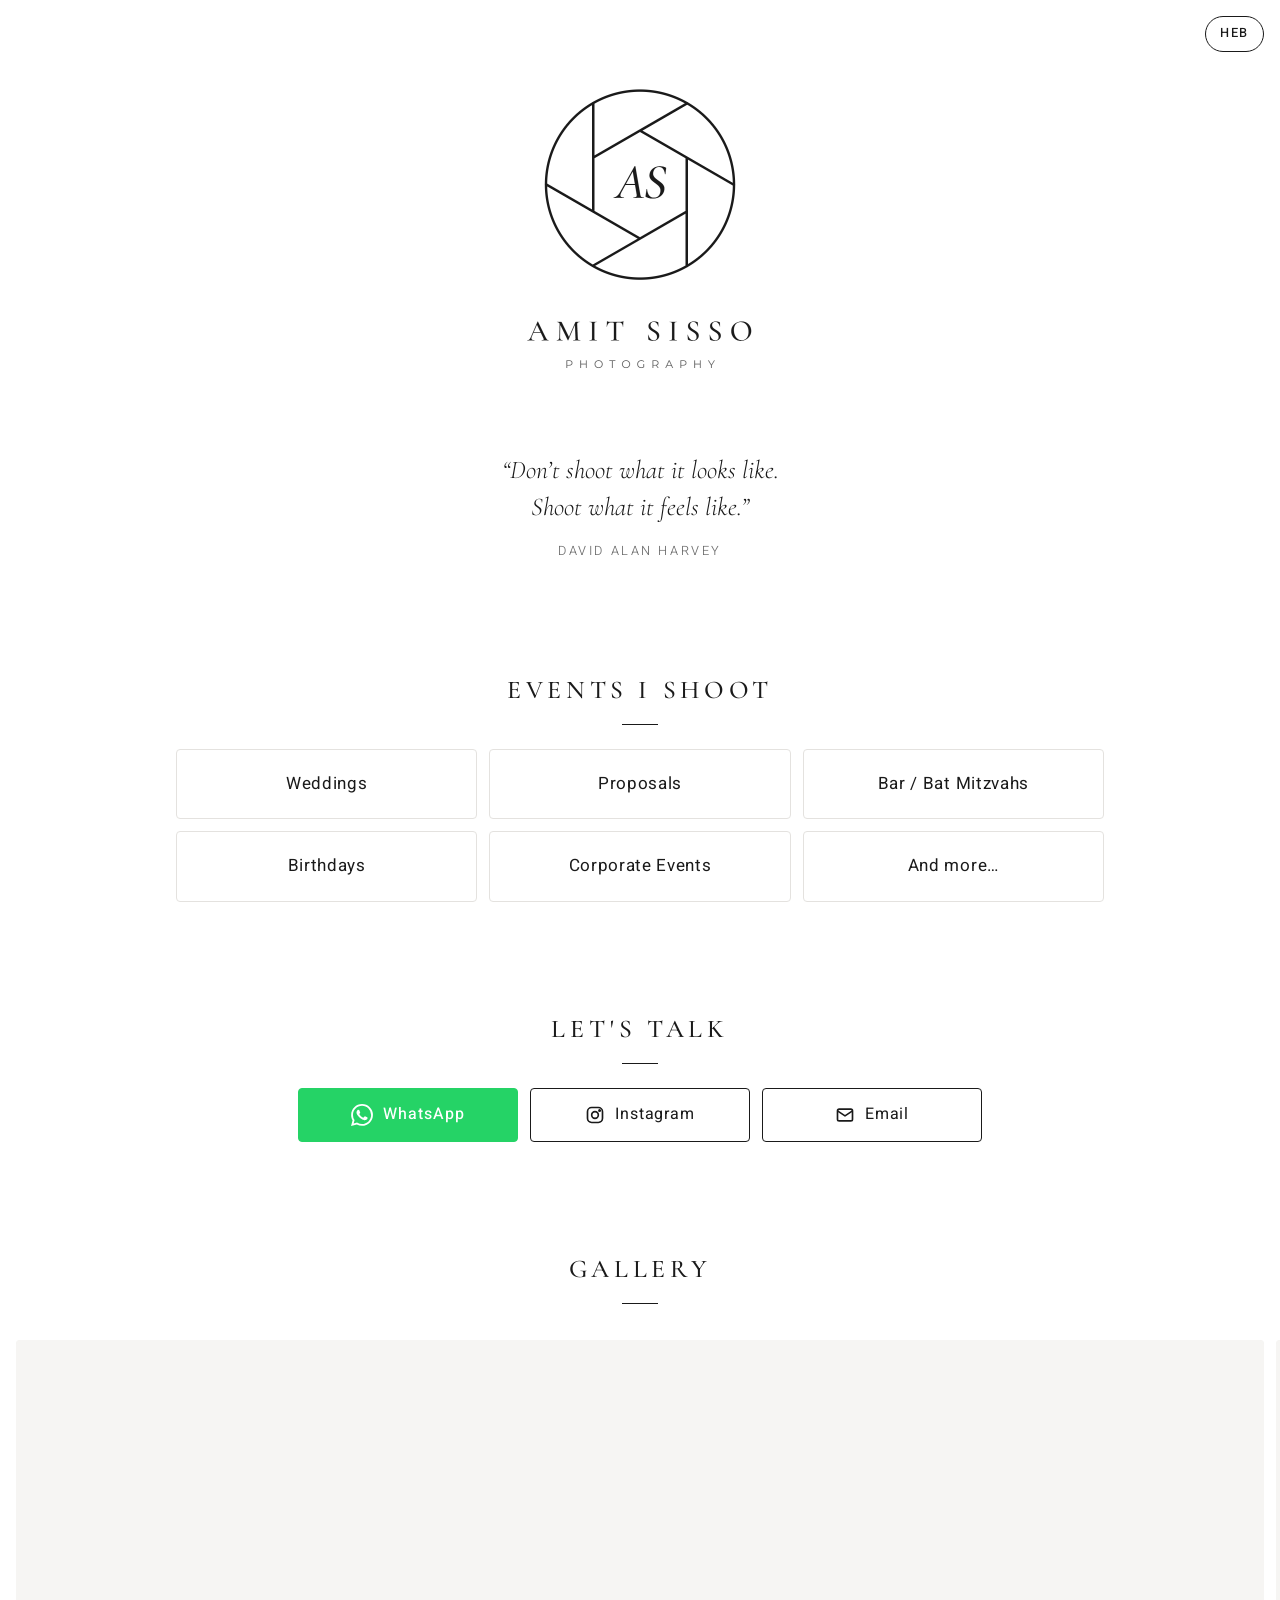
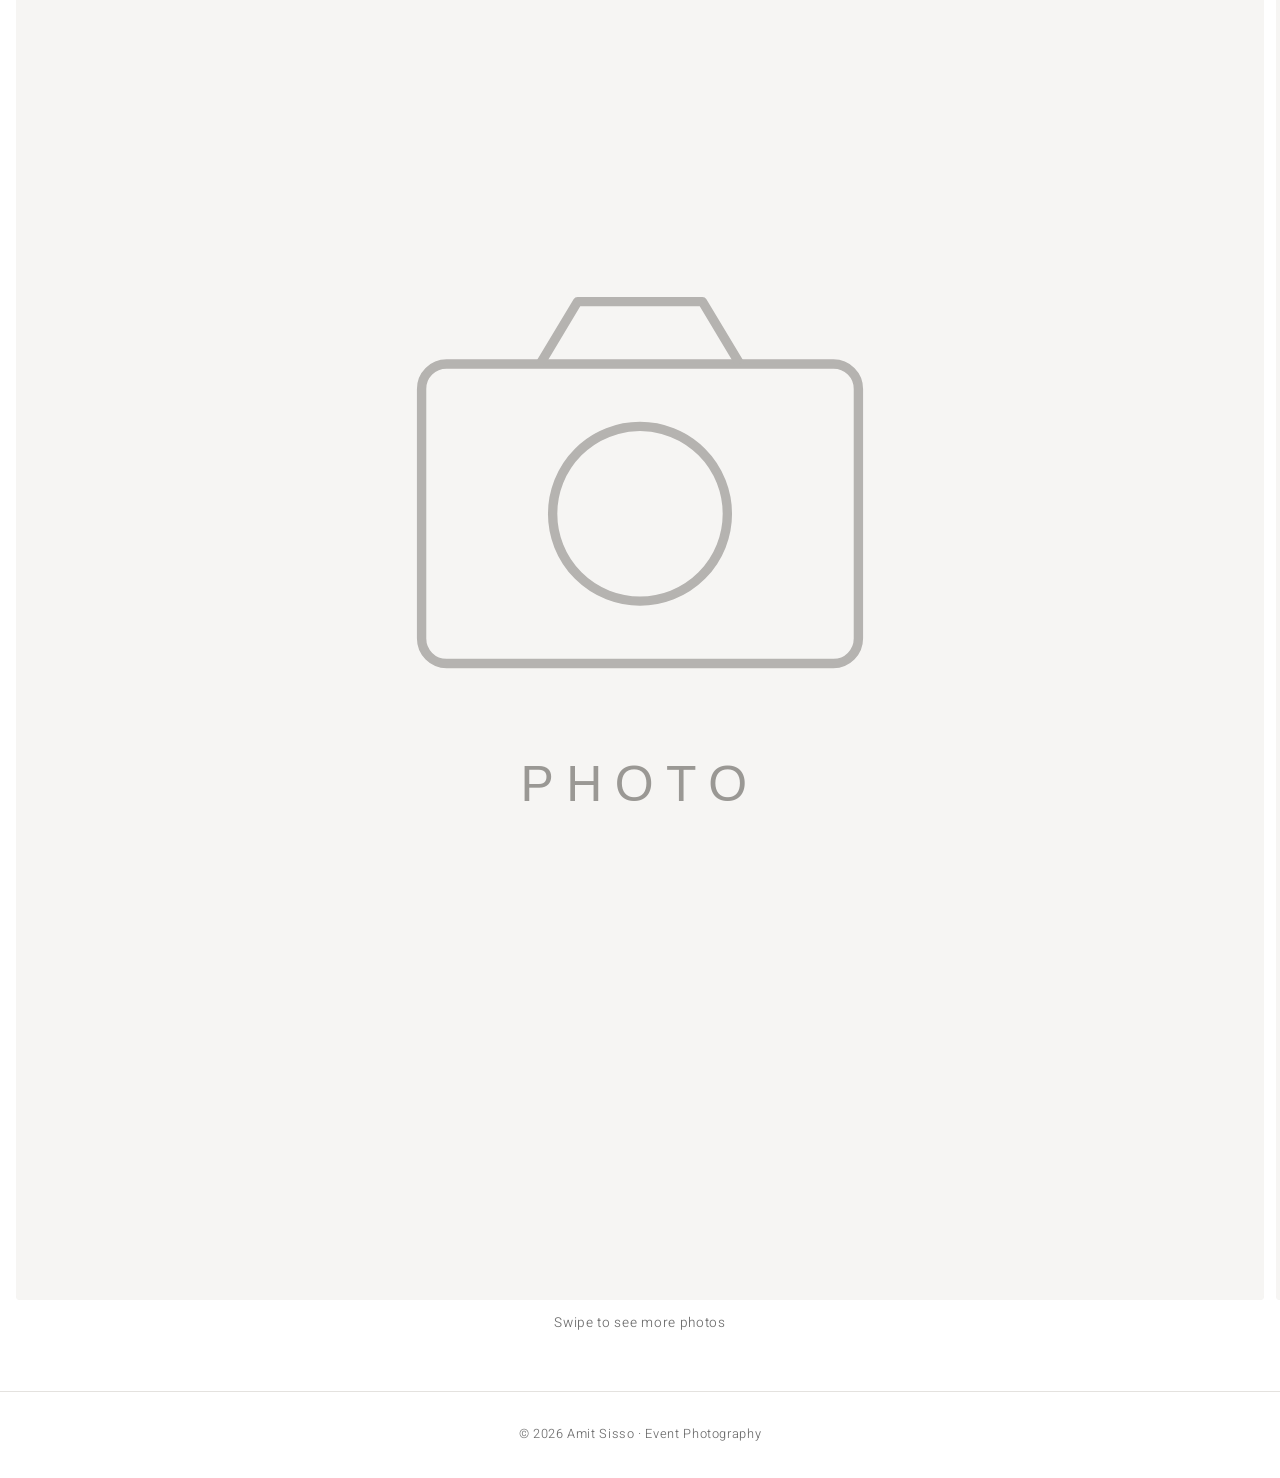
==== commit 4a0ddecd: "Keep WhatsApp button green and add WhatsApp logo Co-Authored-By: Claude Opus 5.5 <noreply@anthropic." ====
--- a/en/index.html
+++ b/en/index.html
@@ -65,7 +65,8 @@
 
         <!-- WhatsApp: +972 54-783-3704 -->
         <a class="btn btn-whatsapp" href="https://wa.me/972547833704" target="_blank" rel="noopener">
-          <svg viewBox="0 0 24 24" fill="none" stroke="currentColor" stroke-width="2" stroke-linejoin="round" aria-hidden="true"><path d="M12 3a9 9 0 0 0-7.8 13.5L3 21l4.6-1.2A9 9 0 1 0 12 3z"/></svg>
+          <!-- WhatsApp logo -->
+          <svg viewBox="0 0 24 24" fill="currentColor" aria-hidden="true"><path d="M17.472 14.382c-.297-.149-1.758-.867-2.03-.967-.273-.099-.471-.148-.67.15-.197.297-.767.966-.94 1.164-.173.199-.347.223-.644.075-.297-.15-1.255-.463-2.39-1.475-.883-.788-1.48-1.761-1.653-2.059-.173-.297-.018-.458.13-.606.134-.133.298-.347.446-.52.149-.174.198-.298.298-.497.099-.198.05-.371-.025-.52-.075-.149-.669-1.612-.916-2.207-.242-.579-.487-.5-.669-.51-.173-.008-.371-.01-.57-.01-.198 0-.52.074-.792.372-.272.297-1.04 1.016-1.04 2.479 0 1.462 1.065 2.875 1.213 3.074.149.198 2.096 3.2 5.077 4.487.709.306 1.262.489 1.694.625.712.227 1.36.195 1.871.118.571-.085 1.758-.719 2.006-1.413.248-.694.248-1.289.173-1.413-.074-.124-.272-.198-.57-.347m-5.421 7.403h-.004a9.87 9.87 0 0 1-5.031-1.378l-.361-.214-3.741.982.998-3.648-.235-.374a9.86 9.86 0 0 1-1.51-5.26c.001-5.45 4.436-9.884 9.888-9.884 2.64 0 5.122 1.03 6.988 2.898a9.825 9.825 0 0 1 2.893 6.994c-.003 5.45-4.437 9.884-9.885 9.884m8.413-18.297A11.815 11.815 0 0 0 12.05 0C5.495 0 .16 5.335.157 11.892c0 2.096.547 4.142 1.588 5.945L.057 24l6.305-1.654a11.882 11.882 0 0 0 5.683 1.448h.005c6.554 0 11.89-5.335 11.893-11.893a11.821 11.821 0 0 0-3.48-8.413z"/></svg>
           WhatsApp
         </a>
 
--- a/style.css
+++ b/style.css
@@ -11,6 +11,8 @@
   --text: #1a1a1a;        /* near-black, like the logo lines */
   --muted: #6e6e6e;       /* soft gray text */
   --line: #e4e2df;        /* thin divider lines */
+  --whatsapp: #25d366;    /* WhatsApp green */
+  --whatsapp-dark: #1ebe5b;
   --radius: 4px;          /* small corners = cleaner, more professional */
   --max: 960px;           /* max page width on big screens */
   --serif: "Cormorant Garamond", "Frank Ruhl Libre", Georgia, serif;
@@ -194,16 +196,22 @@
 
 .btn svg { width: 20px; height: 20px; flex-shrink: 0; }
 
-/* WhatsApp = main button: solid black */
+/* WhatsApp = main button: WhatsApp green */
 .btn-whatsapp {
-  background: var(--text);
-  color: var(--bg);
+  background: var(--whatsapp);
+  border-color: var(--whatsapp);
+  color: #fff;
+  font-weight: 500;
 }
 
 .btn-whatsapp:hover,
 .btn-whatsapp:focus-visible {
-  background: #3a3a3a;
-}
+  background: var(--whatsapp-dark);
+  border-color: var(--whatsapp-dark);
+  color: #fff;
+}
+
+.btn-whatsapp svg { width: 22px; height: 22px; }
 
 /* ---- Photo slider ---- */
 .gallery { max-width: none; padding-left: 0; padding-right: 0; }
